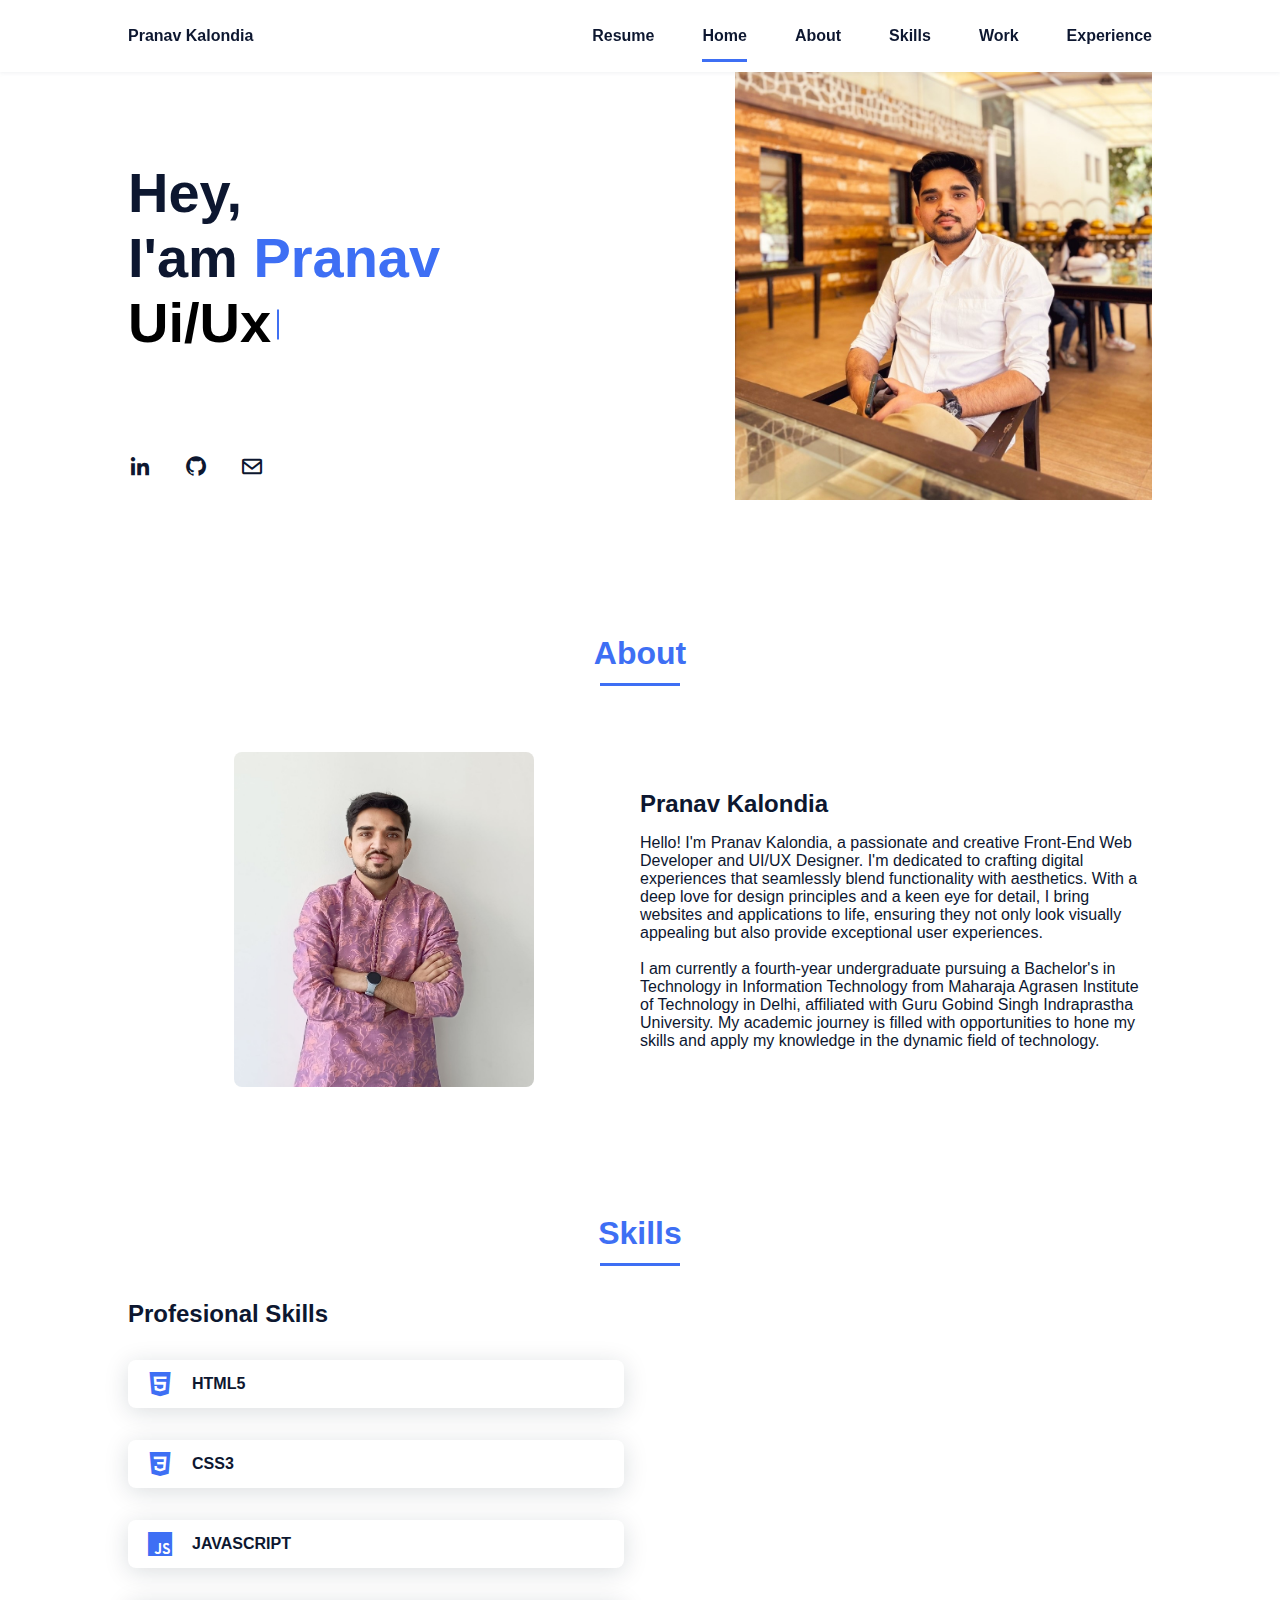
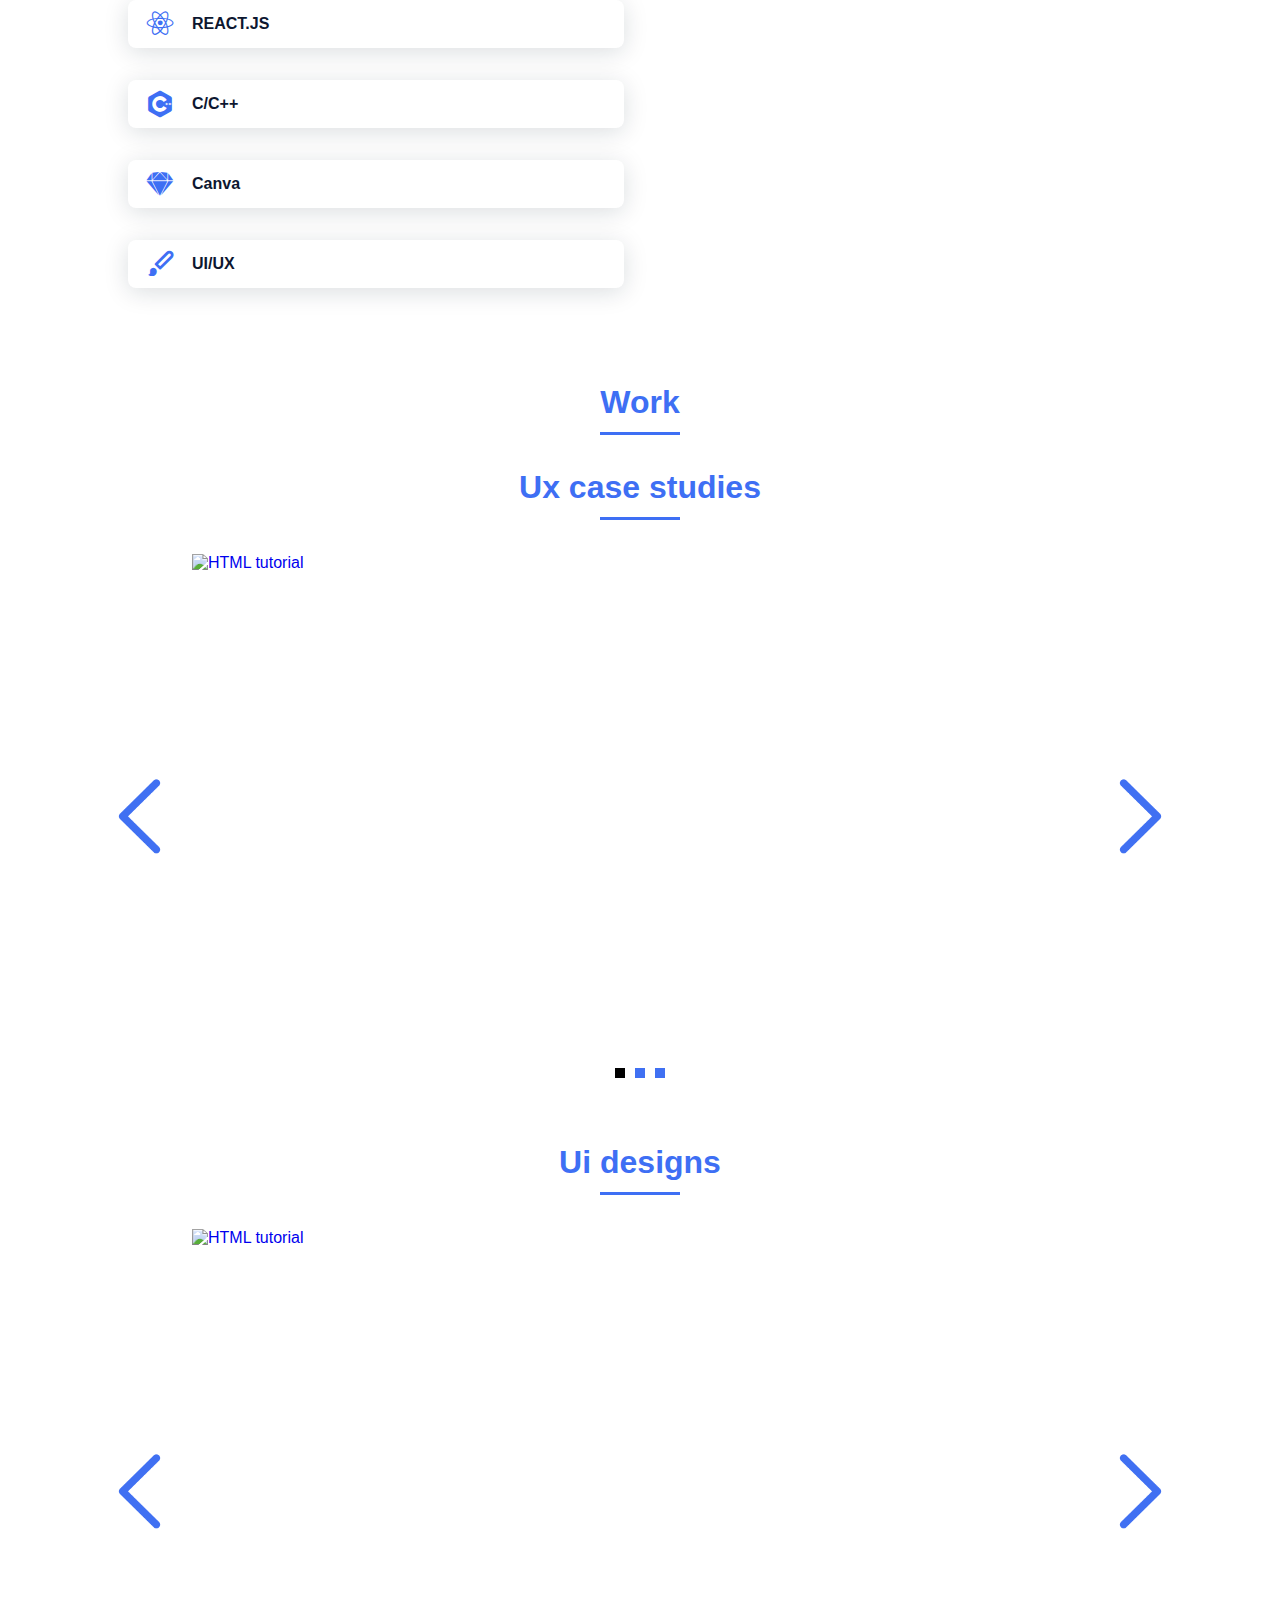
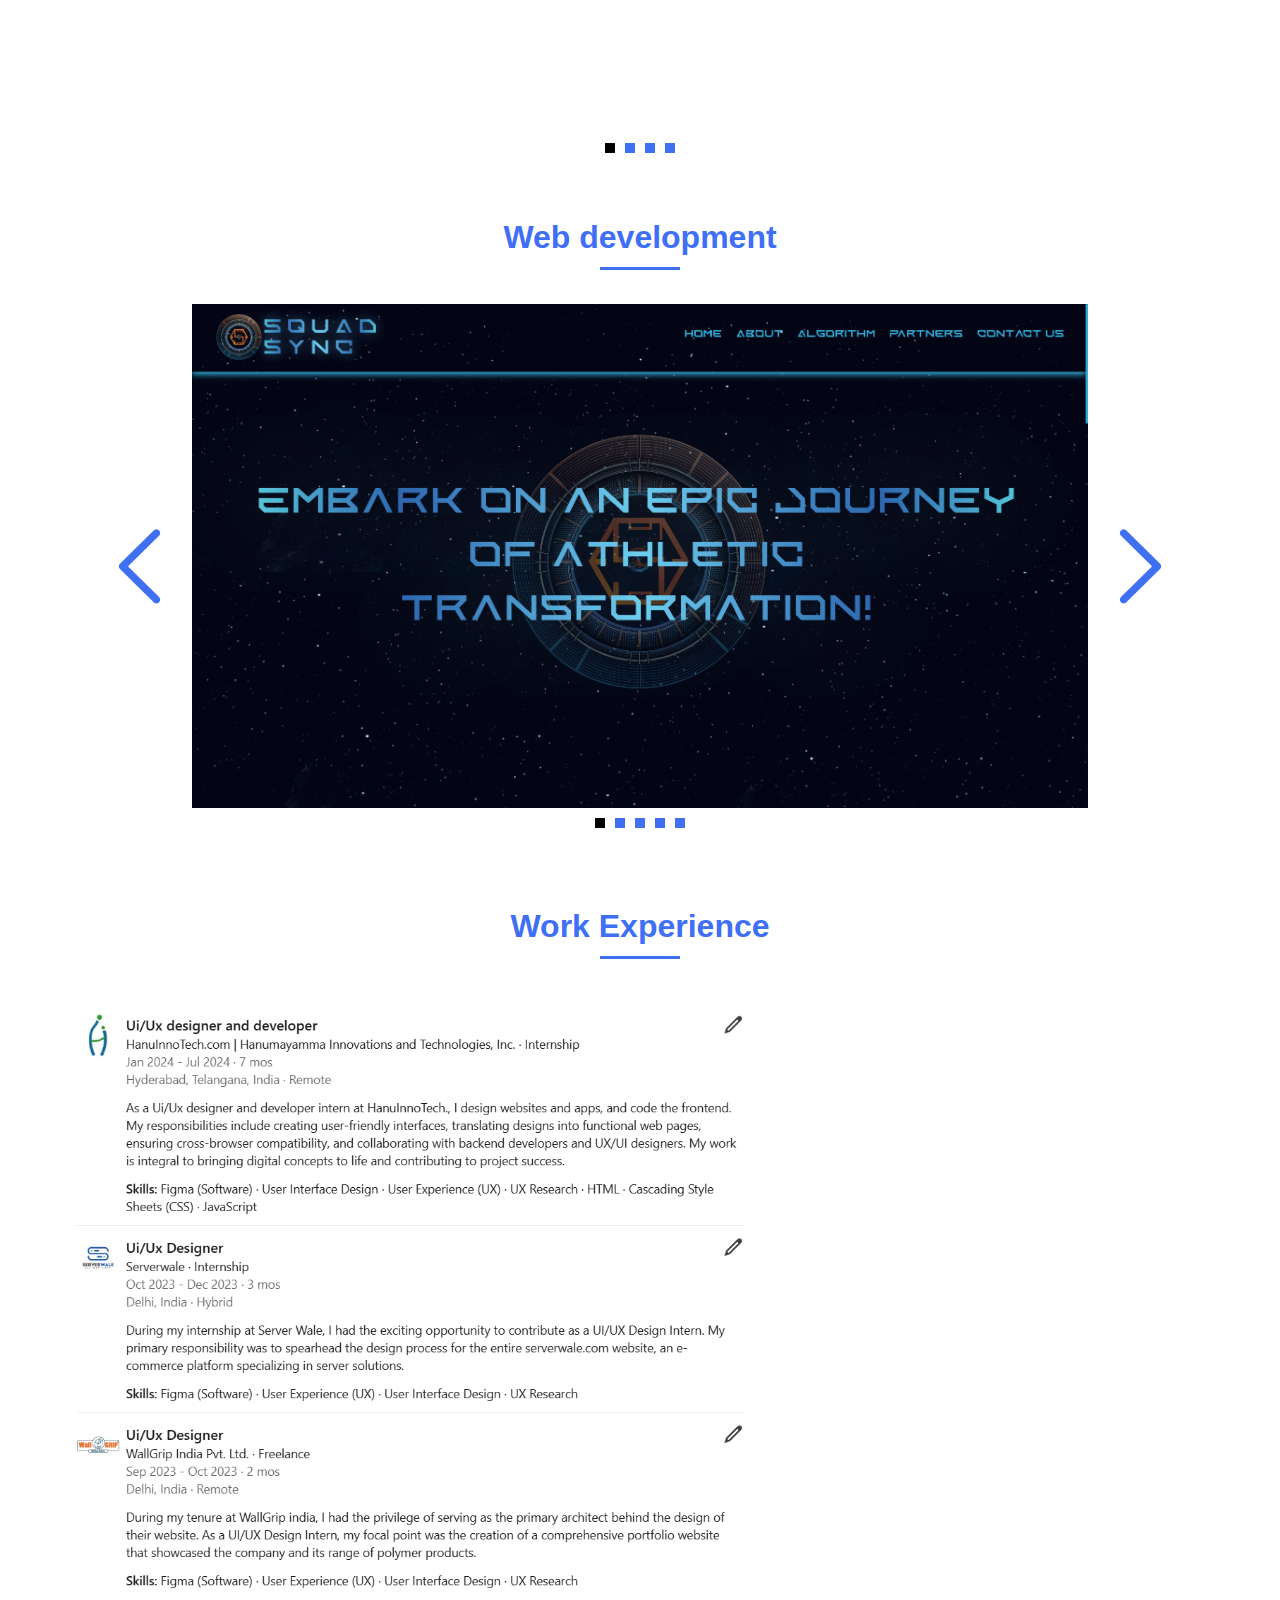
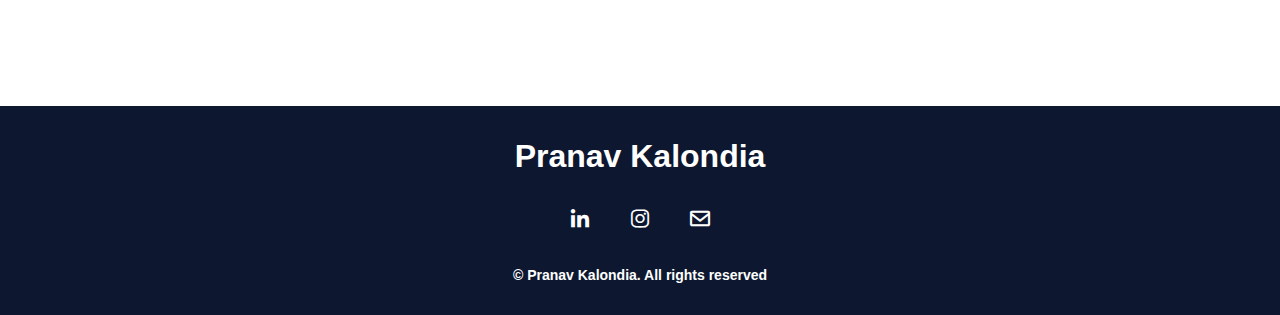
==== index.html @ b44c2c4e "Update index.html" ====
<!DOCTYPE html>
<html lang="en">

<head>
  <meta charset="UTF-8" />
  <meta name="viewport" content="width=device-width, initial-scale=1.0" />

  <link rel="stylesheet" href="styles.css" />

  <!-- =====BOX ICONS===== -->
  <link href="https://cdn.jsdelivr.net/npm/boxicons@2.0.5/css/boxicons.min.css" rel="stylesheet" />
  <link href="https://unpkg.com/boxicons@2.1.4/css/boxicons.min.css" rel="stylesheet" />

  <title>Pranav Kalondia</title>
</head>

<body>
  <!--===== HEADER =====-->
  <header class="l-header">
    <nav class="nav bd-grid">
      <div>
        <a href="#" class="nav__logo">Pranav Kalondia</a>
      </div>

      <div class="nav__menu" id="nav-menu">
        <ul class="nav__list">
          <li class="nav__item">
            <a href="https://flowcv.com/resume/eru0n2mlo9" target="_blank"
              class="nav__link">Resume</a>
          </li>
          <li class="nav__item">
            <a href="#home" class="nav__link active">Home</a>
          </li>
          <li class="nav__item">
            <a href="#about" class="nav__link">About</a>
          </li>
          <li class="nav__item">
            <a href="#skills" class="nav__link">Skills</a>
          </li>
          <li class="nav__item">
            <a href="#work" class="nav__link">Work</a>
          </li>

          <li class="nav__item">
            <a href="#Experience" class="nav__link">Experience</a>
          </li>

          
        </ul>
      </div>

      <div class="nav__toggle" id="nav-toggle">
        <i class="bx bx-menu"></i>
      </div>
    </nav>
  </header>

  <main class="l-main">
    <!--===== HOME =====-->
    <section class="home bd-grid" id="home">
      <div class="home__data">
        <h1 class="home__title">
          Hey,<br />I'am <span class="home__title-color">Pranav</span><br />
        </h1>
        <h1 class="home_domain">Ui/Ux <span> </span></h1>

        
      </div>

      <div class="home__social">
        <a href="https://www.linkedin.com/in/pranav-kalondia-90227422a/" class="home__social-icon" target="_blank"><i
            class="bx bxl-linkedin"></i></a>

        <a href="https://github.com/pranav-kalondia" class="home__social-icon" target="_blank"><i
            class="bx bxl-github"></i></a>

            <a href="https://mail.google.com/mail/u/0/#inbox?compose=jrjtXVZsnvbxfKRPsqjdhcbpWXJMkSJhnLdfZhbgKgvGJTGwJsTJVFrPXBmDgxjGKzwVdMpg" class="home__social-icon" target="_blank"><i
              class="bx bx-envelope"></i></a>
      </div>

      <div class="home__img">
        <img src="perfil.jpg" y="10px" alt="" />
      </div>
    </section>

    <section class="about section" id="about">
      <h2 class="section-title">About</h2>

      <div class="about__container bd-grid">
        <div class="about__img">
          <img src="about.jpg" alt="" />
        </div>

        <div>
          <h2 class="about__subtitle">Pranav Kalondia</h2>
          <p class="about__text">
            Hello! I'm Pranav Kalondia, a passionate and creative Front-End
            Web Developer and UI/UX Designer. I'm dedicated to crafting
            digital experiences that seamlessly blend functionality with
            aesthetics. With a deep love for design principles and a keen eye
            for detail, I bring websites and applications to life, ensuring
            they not only look visually appealing but also provide exceptional
            user experiences.<br />
            <br />

            I am currently a fourth-year undergraduate pursuing a Bachelor's in
            Technology in Information Technology from Maharaja Agrasen
            Institute of Technology in Delhi, affiliated with Guru Gobind
            Singh Indraprastha University. My academic journey is filled with
            opportunities to hone my skills and apply my knowledge in the
            dynamic field of technology.
          </p>
        </div>
      </div>
    </section>

    <section class="skills section" id="skills">
      <h2 class="section-title">Skills</h2>

      <div class="skills__container bd-grid">
        <div>
          <h2 class="skills__subtitle">Profesional Skills</h2>
          <p class="skills__text"></p>
          <div class="skills__data">
            <div class="skills__names">
              <i class="bx bxl-html5 skills__icon"></i>
              <span class="skills__name">HTML5</span>
            </div>
          </div>
          <div class="skills__data">
            <div class="skills__names">
              <i class="bx bxl-css3 skills__icon"></i>
              <span class="skills__name">CSS3</span>
            </div>
          </div>
          <div class="skills__data">
            <div class="skills__names">
              <i class="bx bxl-javascript skills__icon"></i>
              <span class="skills__name">JAVASCRIPT</span>
            </div>
          </div>
          <div class="skills__data">
            <div class="skills__names">
              <i class="bx bxl-react  skills__icon "></i>
              <span class="skills__name">REACT.JS</span>
            </div>
          </div>
          <div class="skills__data">
            <div class="skills__names">
              <i class="bx bxl-c-plus-plus skills__icon"></i>
              <span class="skills__name">C/C++</span>
            </div>
          </div>
          <div class="skills__data">
            <div class="skills__names">
              <i class="bx bxl-sketch skills__icon"></i>
              <span class="skills__name">Canva</span>
            </div>
          </div>
          <div class="skills__data">
            <div class="skills__names">
              <i class="bx bxs-paint skills__icon"></i>
              <span class="skills__name">UI/UX</span>
            </div>
          </div>
        </div>

        <div>
          <img src="https://cdn.logojoy.com/wp-content/uploads/20200612115158/AdobeStock_88222430-1-min-1536x919.jpeg"
            alt="" class="skills__img" />
        </div>
      </div>
    </section>

    <!--===== WORK =====-->

    <section class="work" id="work">
      <h2 class="section-title">Work</h2>
      <h2 class="section-title">Ux case studies</h2>
      <main class="carousel-container">
        <div class="carousel">
          <div class="item active">
            <a href="squadsync.html" ><img  src="squadsync webapp.png"  alt="HTML tutorial"  ></a>


           
          </div>
          <div class="item">
            <a href="vitalease.html" ><img src="vitalease.png" alt="HTML tutorial"></a>
           
          </div>
          <div class="item">
            <a href="nebula.html" ><img src="nebula web.png" alt="HTML tutorial"></a>
           
          </div>
          
        </div>
        <button class="btn prev">
          <img src="back.png" alt="Back">
        </button>
        <button class="btn next">
          <img src="next.png" alt="Next">
        </button>
        <div class="dots"></div>
      </main>
<div class="phoneux">
 <a href="squadsync.html" target="_blank"><img src="squadsync webapp.png" > </a>
 <a href="vitalease.html" target="_blank"><img src="vitalease.png" > </a>
 <a href="nebula.html" target="_blank"><img src="nebula web.png" > </a>
</div>

<div class="uidesigns">
<h2 class="section-title">Ui designs</h2>
<main class="carousel-container">
  <div class="carousel">
    <div class="item active">
      <a href="https://www.figma.com/proto/HoJ3aEokk1xCt6iylgS8xF/architect-portfolio?page-id=0%3A1&node-id=64-372&viewport=193%2C260%2C0.06&t=LhWRh1zYwwWMkQvs-1&scaling=scale-down&content-scaling=fixed&starting-point-node-id=1%3A2" target="_blank"><img src="architect.png" alt="HTML tutorial"></a>


     
    </div>
    <div class="item">
      <a href="https://www.figma.com/proto/ALYj7au4i4DthwkYS1N3Ju/iq-test-website?page-id=0%3A1&node-id=79-256&viewport=73%2C339%2C0.02&t=VISRun3Y2zPdpQdh-1&scaling=min-zoom&content-scaling=fixed&starting-point-node-id=79%3A256" target="_blank"><img src="iq.png" alt="HTML tutorial"></a>
     
    </div>
    <div class="item">
      <a href="https://www.figma.com/proto/t0qIu5CDtKUJ4MhQS1yGUV/server-wale?page-id=0%3A1&node-id=1-2&viewport=691%2C359%2C0.03&t=KagP8r8ZEoeDV8AH-1&scaling=min-zoom&content-scaling=fixed&starting-point-node-id=1%3A2" target="_blank"><img src="server.png" alt="HTML tutorial"></a>
     
    </div>
    <div class="item">
      <a href="https://www.figma.com/proto/zvyOVujV0tE3lxJFTnIuRN/wallgrip-polymer?page-id=0%3A1&node-id=1-2&viewport=80%2C324%2C0.03&t=D0N6uizK8ftg1BNv-1&scaling=scale-down&content-scaling=fixed&starting-point-node-id=257%3A3" target="_blank"><img src="wall.png" alt="HTML tutorial"></a>
     
    </div>
  </div>
  <button class="btn prev">
    <img src="back.png" alt="Back">
  </button>
  <button class="btn next">
    <img src="next.png" alt="Next">
  </button>
  <div class="dots"></div>
</main>
<div class="phoneux">
<a href="https://www.figma.com/proto/HoJ3aEokk1xCt6iylgS8xF/architect-portfolio?page-id=0%3A1&node-id=64-372&viewport=193%2C260%2C0.06&t=LhWRh1zYwwWMkQvs-1&scaling=scale-down&content-scaling=fixed&starting-point-node-id=1%3A2" ><img src="architect.png" target="_blank"> </a>
<a href="https://www.figma.com/proto/ALYj7au4i4DthwkYS1N3Ju/iq-test-website?page-id=0%3A1&node-id=79-256&viewport=73%2C339%2C0.02&t=VISRun3Y2zPdpQdh-1&scaling=min-zoom&content-scaling=fixed&starting-point-node-id=79%3A256" ><img src="iq.png" target="_blank"> </a>
<a href="https://www.figma.com/proto/t0qIu5CDtKUJ4MhQS1yGUV/server-wale?page-id=0%3A1&node-id=1-2&viewport=691%2C359%2C0.03&t=KagP8r8ZEoeDV8AH-1&scaling=min-zoom&content-scaling=fixed&starting-point-node-id=1%3A2" ><img src="server.png"target="_blank" > </a>
<a href="https://www.figma.com/proto/zvyOVujV0tE3lxJFTnIuRN/wallgrip-polymer?page-id=0%3A1&node-id=1-2&viewport=80%2C324%2C0.03&t=D0N6uizK8ftg1BNv-1&scaling=scale-down&content-scaling=fixed&starting-point-node-id=257%3A3" ><img src="wall.png"target="_blank" > </a>
</div>


</div>

<div class="development">
  <h2 class="section-title">Web development</h2>
  <main class="carousel-container">
    <div class="carousel">
      <div class="item active">
        <a href="https://pranav-kalondia.github.io/squadsync/" target="_blank"><img src="squasync].png" alt="HTML tutorial"></a>
  
  
       
      </div>
  <div class="item">
        <a href="https://food-del-inky.vercel.app/" target="_blank"><img src="food.png" alt="HTML tutorial"></a>
       
  </div>

      <div class="item">
        <a href="https://pranav-kalondia.github.io/studiowebsite.github.io/" target="_blank"><img src="within the frame.png" alt="HTML tutorial"></a>
       
      </div>
      <div class="item">
        <a href="https://pranav-kalondia.github.io/rock-paper-scissor-game/" target="_blank"><img src="game.jpg" alt="HTML tutorial"></a>
       
      </div>
      <div class="item">
        <a href="https://pranav-kalondia.github.io/weather_app/" target="_blank"><img src="weather.jpg" alt="HTML tutorial"></a>
       
      </div>
    </div>
    <button class="btn prev">
      <img src="back.png" alt="Back">
    </button>
    <button class="btn next">
      <img src="next.png" alt="Next">
    </button>
    <div class="dots"></div>
  </main>
  <div class="phoneux">
  <a href="https://pranav-kalondia.github.io/squadsync/" ><img src="squasync].png" target="_blank"> </a>
  <a href="https://pranav-kalondia.github.io/studiowebsite.github.io/" ><img src="within the frame.png" target="_blank"> </a>
  <a href="https://pranav-kalondia.github.io/rock-paper-scissor-game/" ><img src="game.jpg" target="_blank"> </a>
  <a href="https://pranav-kalondia.github.io/weather_app/" ><img src="weather.jpg" target="_blank"> </a>
  </div>
  
  
  </div>
  
  


</section>




    







<div>

    <section class="Experience section" id="Experience">
      <h2 class="section-title">Work Experience</h2>
      <img src="Screenshot 2024-01-19 133402.png" class="experience" width="700px" alt="">

      </h2>
    </section>
    </div>
      <!--===== CONTACT =====-->
   

  <!--===== FOOTER =====-->
  <footer class="footer" id="contact">
    <p class="footer__title">Pranav Kalondia</p>
    <div class="footer__social">
      <a href="https://www.linkedin.com/in/pranav-kalondia-90227422a/" target="_blank" class="footer__icon"><i
          class="bx bxl-linkedin"></i></a>
      <a href="https://www.instagram.com/pranav_kalondia/" target="blank" class="footer__icon"><i
          class="bx bxl-instagram"></i></a>
          <a href="https://mail.google.com/mail/u/0/#inbox?compose=jrjtXVZsnvbxfKRPsqjdhcbpWXJMkSJhnLdfZhbgKgvGJTGwJsTJVFrPXBmDgxjGKzwVdMpg" target="blank" class="footer__icon"><i
            class="bx bx-envelope"></i></a>
    </div>
    <p class="footer__copy">&#169; Pranav Kalondia. All rights reserved</p>
  </footer>
  <!--===== SCROLL REVEAL =====-->
  <script src="https://unpkg.com/scrollreveal"></script>

  <!--===== MAIN JS =====-->
  <script src="main.js"></script>
  <script src="main.js"></script>
  <script src="https://unpkg.com/typed.js@2.1.0/dist/typed.umd.js"></script>
  <script>
    var typed = new typed(".auto-type", {
      Strings: ["Designer", "Developer"],
      typespeed: 150,
      loopspeed: 150,
      loop: true,
    });
  </script>
  <script src="https://smtpjs.com/v3/smtp.js"></script>
  
</body>

</html>
---- styles.css ----
/*===== GOOGLE FONTS =====*/

@import url("https://fonts.googleapis.com/css2?family=Poppins:wght@400;600;700&display=swap");

/*===== VARIABLES CSS =====*/
:root {
  --header-height: 3rem;
  --font-semi: 600;
  /*===== Colores =====*/
  /*Purple 260 - Red 355 - Blue 224 - Pink 340*/
  /* HSL color mode */
  --hue-color: 224;
  --first-color: hsl(var(--hue-color), 89%, 60%);
  --second-color: hsl(var(--hue-color), 56%, 12%);
  /*===== Fuente y tipografia =====*/
  --body-font: 'Poppins', sans-serif;
  --big-font-size: 2rem;
  --h2-font-size: 1.25rem;
  --normal-font-size: .938rem;
  --smaller-font-size: .75rem;
  /*===== Margenes =====*/
  --mb-2: 1rem;
  --mb-4: 2rem;
  --mb-5: 2.5rem;
  --mb-6: 3rem;
  /*===== z index =====*/
  --z-back: -10;
  --z-fixed: 100;
}

@media screen and (min-width: 968px) {
  :root {
    --big-font-size: 3.5rem;
    --h2-font-size: 2rem;
    --normal-font-size: 1rem;
    --smaller-font-size: .875rem;
  }
}


/*===== BASE =====*/
*, ::before, ::after {
  box-sizing: border-box;
}

html {
  scroll-behavior: smooth;
}

body {
  margin: var(--header-height) 0 0 0;
  font-family: var(--body-font);
  font-size: var(--normal-font-size);
  color: var(--second-color);
}

h1, h2, p {
  margin: 0;
}

ul {
  margin: 0;
  padding: 0;
  list-style: none;
}

a {
  text-decoration: none;
}

img {
  max-width: 100%;
  height: auto;
  display: block;
}

/*===== CLASS CSS ===== */
.section-title {
  position: relative;
  font-size: var(--h2-font-size);
  color: var(--first-color);
  margin-top: var(--mb-2);
  margin-bottom: var(--mb-4);
  text-align: center;
}

.section-title::after {
  position: absolute;
  content: '';
  width: 64px;
  height: 0.18rem;
  left: 0;
  right: 0;
  margin: auto;
  top: 2rem;
  background-color: var(--first-color);
}

.section {
  padding-top: 3rem;
  padding-bottom: 2rem;
}

/*===== LAYOUT =====*/
.bd-grid {
  max-width: 1024px;
  display: grid;
  margin-left: var(--mb-2);
  margin-right: var(--mb-2);
}

.l-header {
  width: 100%;
  position: fixed;
  top: 0;
  left: 0;
  z-index: var(--z-fixed);
  background-color: #fff;
  box-shadow: 0 1px 4px rgba(146, 161, 176, 0.15);
}

/*===== NAV =====*/
.nav {
  height: var(--header-height);
  display: flex;
  justify-content: space-between;
  align-items: center;
  font-weight: var(--font-semi);
}

@media screen and (max-width: 767px) {
  .nav__menu {
    position: fixed;
    top: var(--header-height);
    right: -100%;
    width: 80%;
    height: 100%;
    padding: 2rem;
    background-color: var(--second-color);
    transition: .5s;
  }
}

.nav__item {
  margin-bottom: var(--mb-4);
}

.nav__link {
  position: relative;
  color: #fff;
}

.nav__link:hover {
  position: relative;
}

.nav__link:hover::after {
  position: absolute;
  content: '';
  width: 100%;
  height: 0.18rem;
  left: 0;
  top: 2rem;
  background-color: var(--first-color);
}

.nav__logo {
  color: var(--second-color);
}

.nav__toggle {
  color: var(--second-color);
  font-size: 1.5rem;
  cursor: pointer;
}

/*Active menu*/
.active::after {
  position: absolute;
  content: '';
  width: 100%;
  height: 0.18rem;
  left: 0;
  top: 2rem;
  background-color: var(--first-color);
}

/*=== Show menu ===*/
.show {
  right: 0;
}

/*===== HOME =====*/
.home {
  position: relative;
  row-gap: 5rem;
  padding: 4rem 0 5rem;
}

.home__data {
  align-self: center;
}

.home__title {
  font-size: 4rem;
  font-size: var(--big-font-size);
  margin-bottom: 0px;
}
.home_domain{
  font-size: var(--big-font-size);
  margin-bottom: 20px;
}

.home__title-color {
  color: var(--first-color);
}

.home__social {
  display: flex;
  flex-direction: column;
}

.home__social-icon {
  width: max-content;
  margin-bottom: var(--mb-2);
  font-size: 1.5rem;
  color: var(--second-color);
}

.home__social-icon:hover {
  color: var(--first-color);
}

.home__img {
  position: absolute;
  right: 0;
  bottom: 0;
  width: 260px;
}

.home__blob {
  fill: var(--first-color);
}

.home__blob-img {
  width: 800px;
}

/*BUTTONS*/
.button {
  display: inline-block;
  background-color: var(--first-color);
  color: #fff;
  padding: .75rem 2.5rem;
  font-weight: var(--font-semi);
  border-radius: .5rem;
  transition: .3s;
}

.button:hover {
  box-shadow: 0px 10px 36px rgba(0, 0, 0, 0.15);
}

/* ===== ABOUT =====*/
.about__container {
  row-gap: 2rem;
  text-align: center;
}

.about__subtitle {
  margin-bottom: var(--mb-2);
}

.about__img {
  justify-self: center;
}

.about__img img {
  width: 200px;
  border-radius: .5rem;
}

/* ===== SKILLS =====*/
.skills__container {
  row-gap: 2rem;
  text-align: center;
}

.skills__subtitle {
  margin-bottom: var(--mb-2);
}

.skills__text {
  margin-bottom: var(--mb-4);
}

.skills__data {
  display: flex;
  justify-content: space-between;
  align-items: center;
  position: relative;
  font-weight: var(--font-semi);
  padding: .5rem 1rem;
  margin-bottom: var(--mb-4);
  border-radius: .5rem;
  box-shadow: 0px 4px 25px rgba(14, 36, 49, 0.15);
}

.skills__icon {
  font-size: 2rem;
  margin-right: var(--mb-2);
  color: var(--first-color);
}

.skills__names {
  display: flex;
  align-items: center;
}

.skills__bar {
  position: absolute;
  left: 0;
  bottom: 0;
  background-color: var(--first-color);
  height: .25rem;
  border-radius: .5rem;
  z-index: var(--z-back);
}

.skills__html {
  width: 95%;
}

.skills__css {
  width: 85%;
}

.skills__js {
  width: 65%;
}

.skills__ux {
  width: 85%;
}

.skills__img {
  border-radius: .5rem;
}

/* ===== WORK =====*/

.navbarsec ul {
  background-color: aliceblue;
  padding-top: 10px;
  padding-bottom: 10px;
  font-size: 20px;
  display: flex;
  justify-content: center;
  gap: 200px;
  font-weight: bold;
}
.navbarsec ul :hover{
  color: #4070f2;cursor: pointer;
  
}



.experience{
  margin: 60px;
}



.carousel-container .btn {
  background-color: transparent;
  border: none;
  
}

:root .carousel-container {
  --hue-color: none;
  --first-color: hsl(var(--hue-color), 89%, 60%);
}
.uidesigns{

  padding-top: 50px;
}
.carousel-container {
  
  width: 70%;
  height: 100%;
  margin: auto;
  position: relative;
  display: flex;
  flex-direction: column;
  gap: var(--lx-gap);

  .carousel {
    aspect-ratio: 16/9;
    width: 100%;
    position: relative;
    overflow: hidden;

    .item {
      opacity: 0;
      width: 100%;
      height: 100%;
      display: none;
      transition: opacity 0.5s ease-in-out;

      a {
        width: 100%;
        height: 100%;
        object-fit: cover;
        background-repeat: no-repeat ;
        object-position: center;
      }

      .caption {
        width: 100%;
        padding: var(--lx-space-01);
        position: absolute;
        bottom: 0;
        text-transform: uppercase;
        text-align: center;
        font-size: 12px;
        background-color: rgba(0, 0, 0, 0.5);
      }

      &.active {
        opacity: 1;
        display: block;
      }
    }
  }

  .btn {
    padding: 1em 2em;
    position: absolute;
    transform: translateY(-50%);
    top: 50%;
    outline: none;
    border: none;
    cursor: pointer;
    text-transform: uppercase;
   width: 10vw;
  
  
    
    transition: transform 0.2s ease-in-out;

    &:active,
    &:focus {
      transform: translateY(-50%) scale(0.9);
    }

    &:hover {
      transform: translateY(-50%) scale(0.96);
    }
  }

  .prev {
    left: -13%;
  }

  .next {
    right: -13%;
  }

  .dots {
    padding-top: 10px;
    display: flex;
    align-items: center;
    justify-content: center;
    gap: 10px;

    .dot {
      cursor: pointer;
      height: 10px;
      width: 10px;
      background-color: #4070f2;;
      transition: background-color 0.2s ease;

      &.active,
      &:hover {
        background-color: #000000;
      }
    }
  }
}



.phoneux{
  display: none;
}



.development{
  padding-top: 50px;
}




























/* ===== CONTACT =====*/
.contact__input {
  width: 100%;
  font-size: var(--normal-font-size);
  font-weight: var(--font-semi);
  padding: 1rem;
  border-radius: .5rem;
  border: 1.5px solid var(--second-color);
  outline: none;
  margin-bottom: var(--mb-4);
}
#email{
  width: 100%;
  font-size: var(--normal-font-size);
  font-weight: var(--font-semi);
  padding: 1rem;
  border-radius: .5rem;
  border: 1.5px solid var(--second-color);
  outline: none;
  margin-bottom: var(--mb-4);
}
#name{
  width: 100%;
  font-size: var(--normal-font-size);
  font-weight: var(--font-semi);
  padding: 1rem;
  border-radius: .5rem;
  border: 1.5px solid var(--second-color);
  outline: none;
  margin-bottom: var(--mb-4);
}
#message{
  width: 100%;
  font-size: var(--normal-font-size);
  font-weight: var(--font-semi);
  padding: 1rem;
  border-radius: .5rem;
  border: 1.5px solid var(--second-color);
  outline: none;
  margin-bottom: var(--mb-4);
}

#contact__button {
  display: block;
  outline: none;
  font-size: var(--normal-font-size);
  cursor: pointer;
  margin-left: 40%;
  padding: 2%;
  border-radius: 0.5rem;
  border-color: #4070f2;
  background-color: #4070f2;
  color: white;
  margin-top: 1rem;
}

/* ===== FOOTER =====*/
.footer {
  background-color: var(--second-color);
  color: #fff;
  text-align: center;
  font-weight: var(--font-semi);
  padding: 2rem 0;
}

.footer__title {
  font-size: 2rem;
  margin-bottom: var(--mb-4);
  color: white;
}

.footer__social {
  margin-bottom: var(--mb-4);
}

.footer__icon {
  font-size: 1.5rem;
  color: #fff;
  margin: 0 var(--mb-2);
}

.footer__copy {
  font-size: var(--smaller-font-size);
}

/* ===== MEDIA QUERIES=====*/
@media screen and (max-width: 320px) {
  .work1{
    margin-left: 0px;
  }
  .home {
    row-gap: 2rem;
  }
  .home__img {
    width: 419px;
    
  }
}

@media screen and (min-width: 576px) {


  .home {
    padding: 4rem 0 2rem;
  }
  .home__social {
    padding-top: 0;
    padding-bottom: 2.5rem;
    flex-direction: row;
    align-self: flex-end;
  }
  .home__social-icon {
    margin-bottom: 0;
    margin-right: var(--mb-4);
  }
  .home__img {
    width: 300px;
    bottom: 25%;
  }
  .about__container {
    grid-template-columns: repeat(2, 1fr);
    align-items: center;
    text-align: initial;
  }
  .skills__container {
    grid-template-columns: .7fr;
    justify-content: center;
    column-gap: 1rem;
  }
  .work__container {
    grid-template-columns: repeat(2, 1fr);
    column-gap: 2rem;
    padding-top: 2rem;
  }
  .contact__form {
    width: 360px;
    padding-top: 2rem;
  }
  .contact__container {
    justify-items: center;
  }
}

@media screen and (min-width: 768px) {
  body {
    margin: 0;
  }
  .section {
    padding-top: 4rem;
    padding-bottom: 3rem;
  }
  .section-title {
    margin-bottom: var(--mb-6);
  }
  .section-title::after {
    width: 80px;
    top: 3rem;
  }
  .nav {
    height: calc(var(--header-height) + 1.5rem);
  }
  .nav__list {
    display: flex;
    padding-top: 0;
  }
  .nav__item {
    margin-left: var(--mb-6);
    margin-bottom: 0;
  }
  .nav__toggle {
    display: none;
  }
  .nav__link {
    color: var(--second-color);
  }
  .home {
    padding: 8rem 0 2rem;
  }
  .home__img {
    width: 400px;
    bottom: 10%;
  }
  .about__container {
    padding-top: 2rem;
  }
  .about__img img {
    width: 300px;
  }
  .skills__container {
    grid-template-columns: repeat(2, 1fr);
    column-gap: 2rem;
    align-items: center;
    text-align: initial;
  }
  .work__container {
    grid-template-columns: repeat(3, 1fr);
    column-gap: 2rem;
  }



}

@media screen and (min-width: 992px) {
  .bd-grid {
    margin-left: auto;
    margin-right: auto;
  }
  .home {
    padding: 10rem 0 2rem;
  }
  .home__img {
    width: 417px;
  }



  
}
/* Importing Google font - Inter */
@import url('https://fonts.googleapis.com/css2?family=Inter:wght@400;500;600;700&display=swap');

* {
    margin: 0;
    padding: 0;
    box-sizing: border-box;
    font-family: "Inter", sans-serif;
}




.home_domain {
    color: #000000;
    font-size: 56px;
    font-weight: 700;
}

.home_domain span {
    color: #4070f2;
    position: relative;
}

.home_domain span::before {
    content: "";
    height: 30px;
    width: 2px;
    position: absolute;
    top: 50%;
    right: -8px;
    background: #4070f2;
    transform: translateY(-45%);
    animation: blink 0.7s infinite;
}

.home_domain span.stop-blinking::before {
    animation: none;
    
}

@keyframes blink {
    50% { opacity: 0 }
}
@media screen and (max-width: 768px) {
  .work1{
    margin-left: 0px;
    width: 100%;
    padding-top: 16px;
  }
.heading{
  margin-left: 0px;
  font-size: 20px;
}
.experience{
  margin-left: 0px;
}
.home_domain{
  font-size: 45px;
}
.work1:hover{
  margin-left: 0px;
    width: 100%;
    padding-top: 16px;
}


.uiux{
  
  display: flex;
  overflow-x: scroll;
 
  
}


.uiux img{
  

width: 100%;

}
.container{
display: block;
justify-content: center;
gap: 50px;

}
.back {
  display: none;
  width: 50px;
height: 50px;
margin-top: 180px;


}
.forward {
  display: none;
width: 50px;
height: 50px;
margin-top: 180px;

}


.phoneux{
  display: block;
  width: 100%;
  padding-top: 10px;

}
.phoneux img{
  padding-top: 30px;
}

.carousel-container {
  display: none;
  }
}
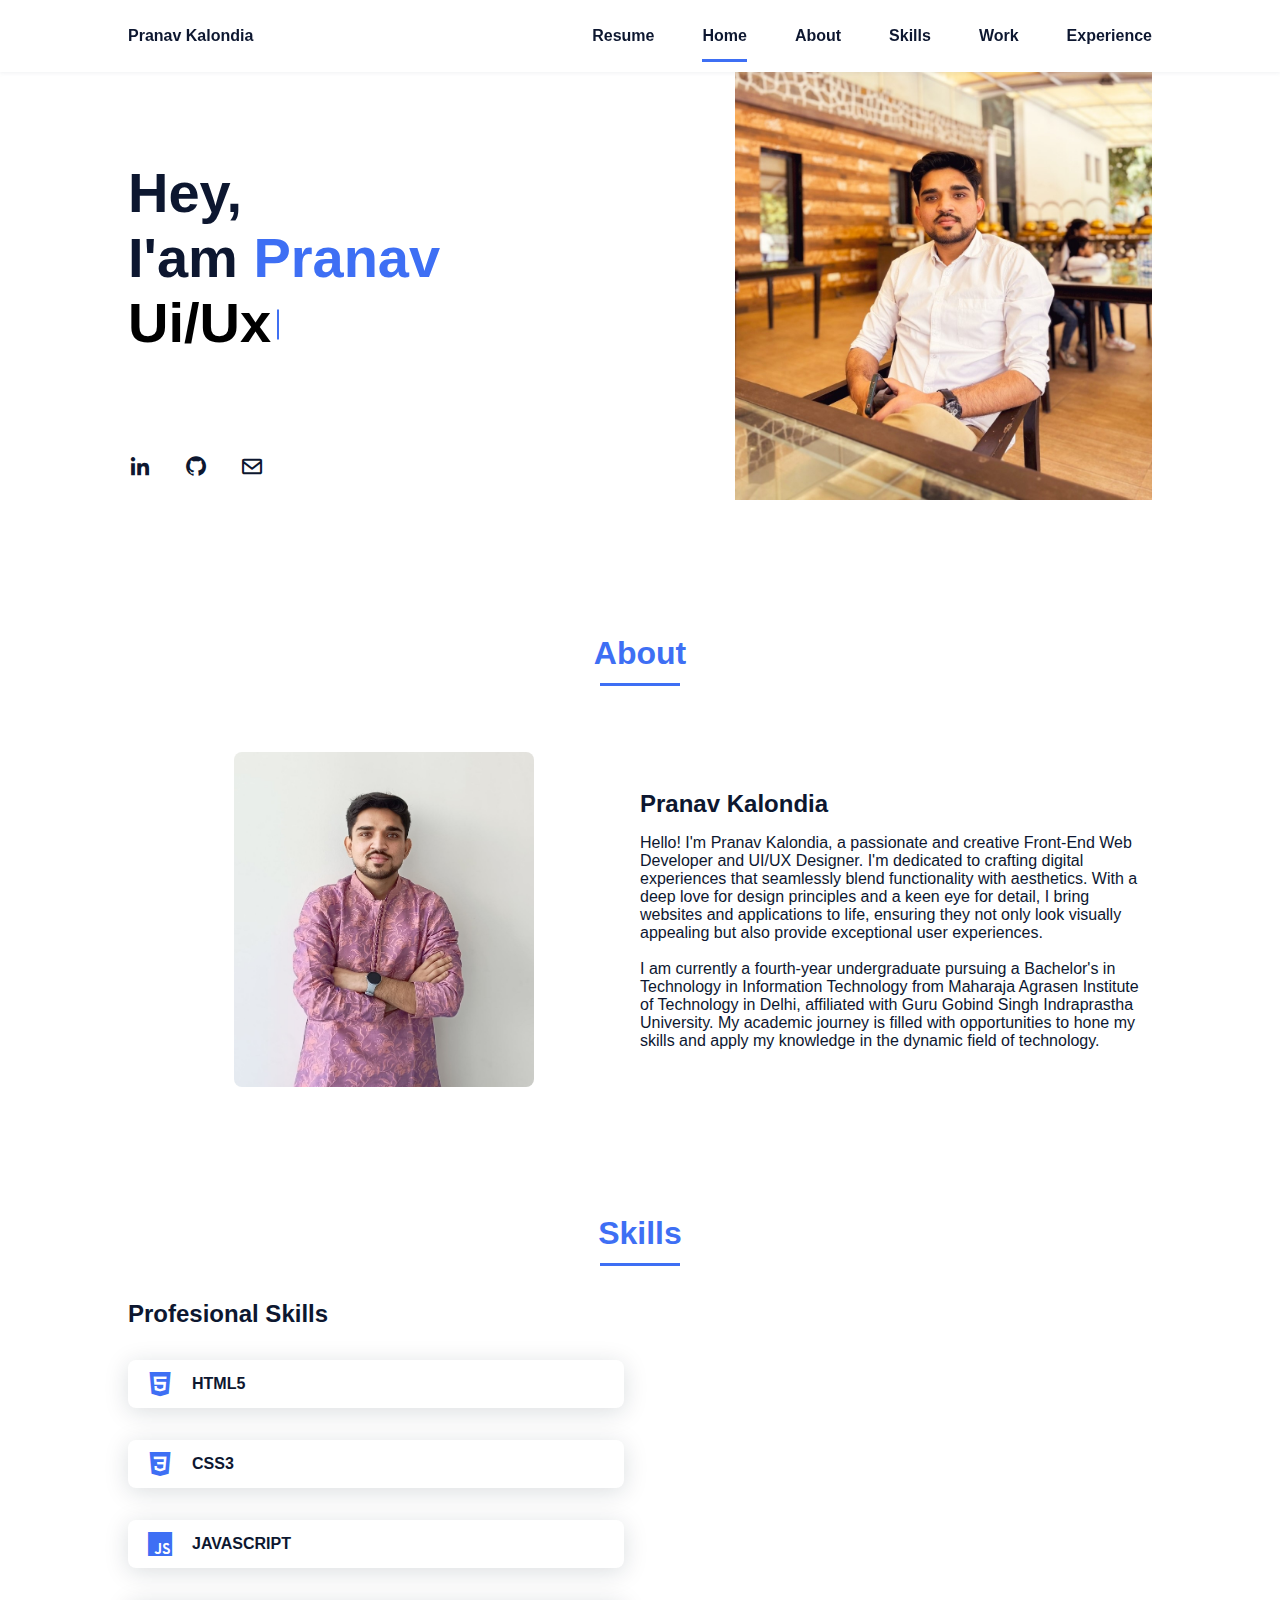
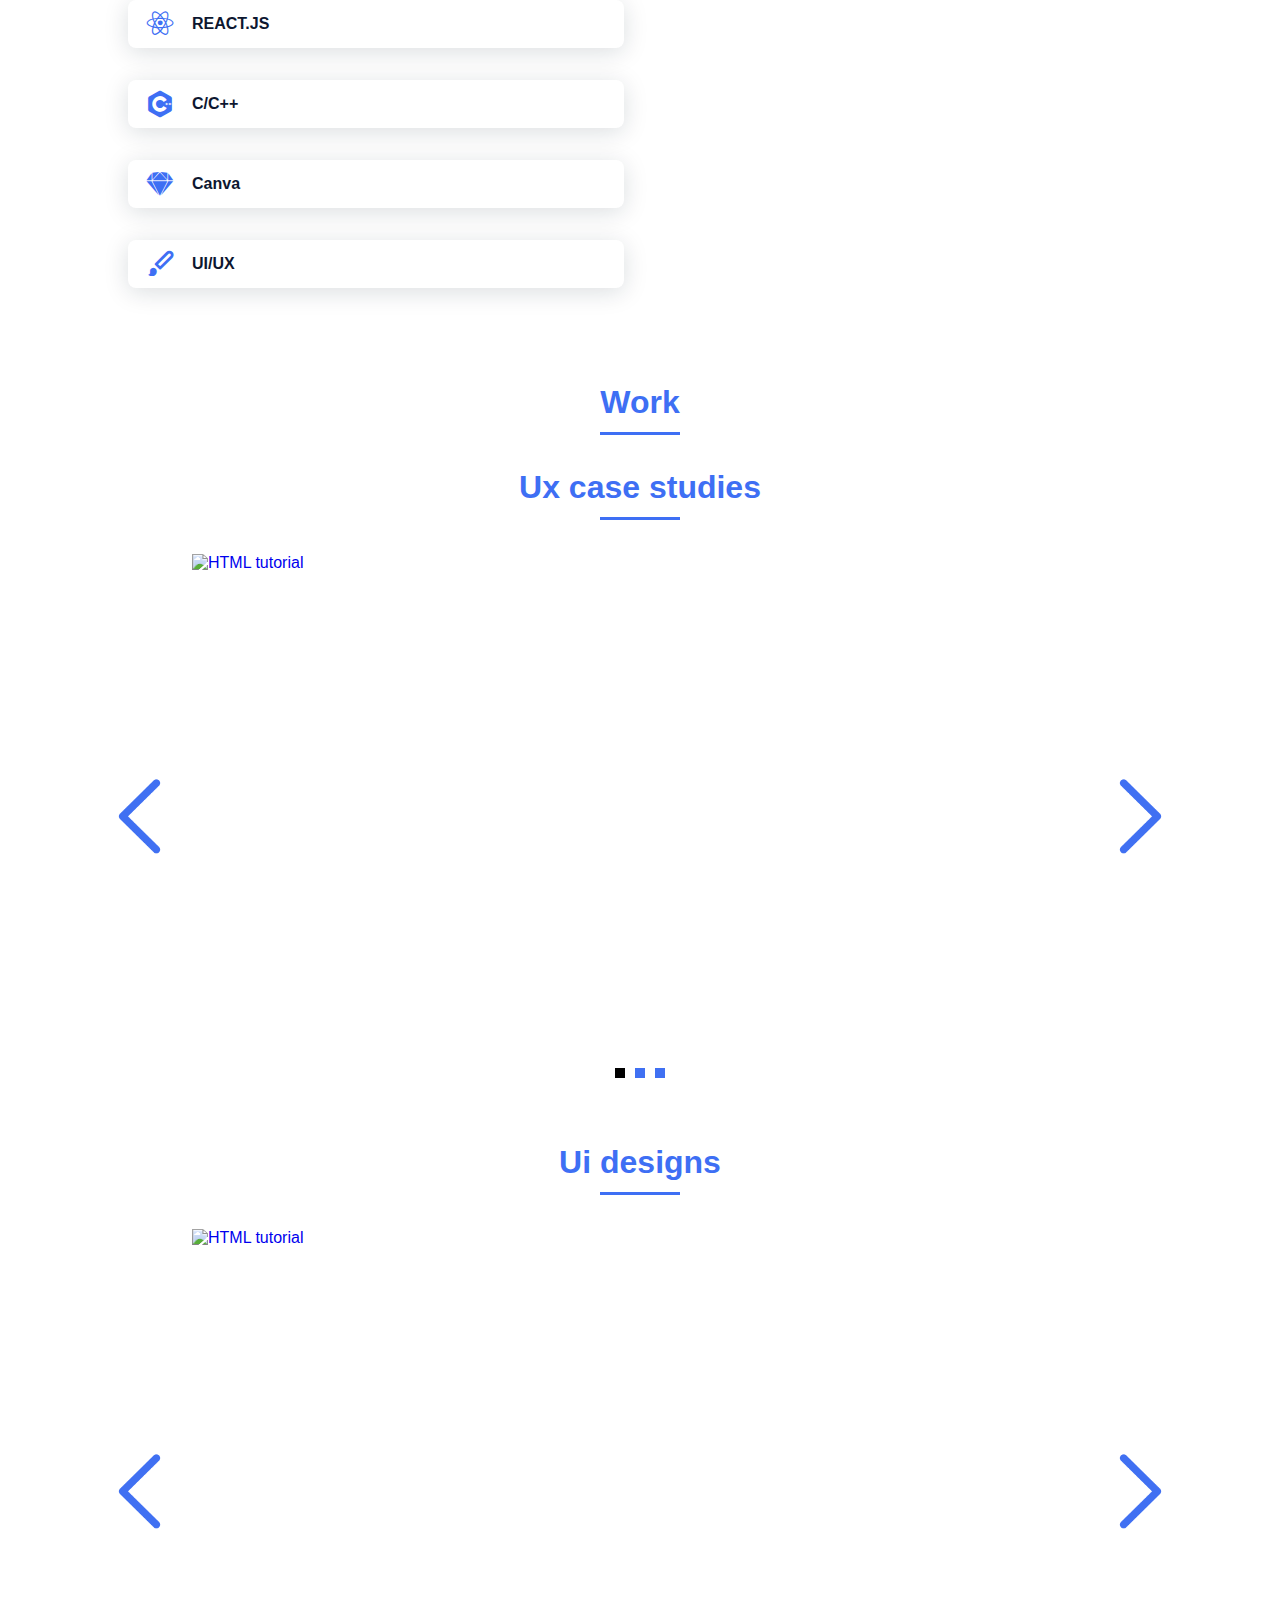
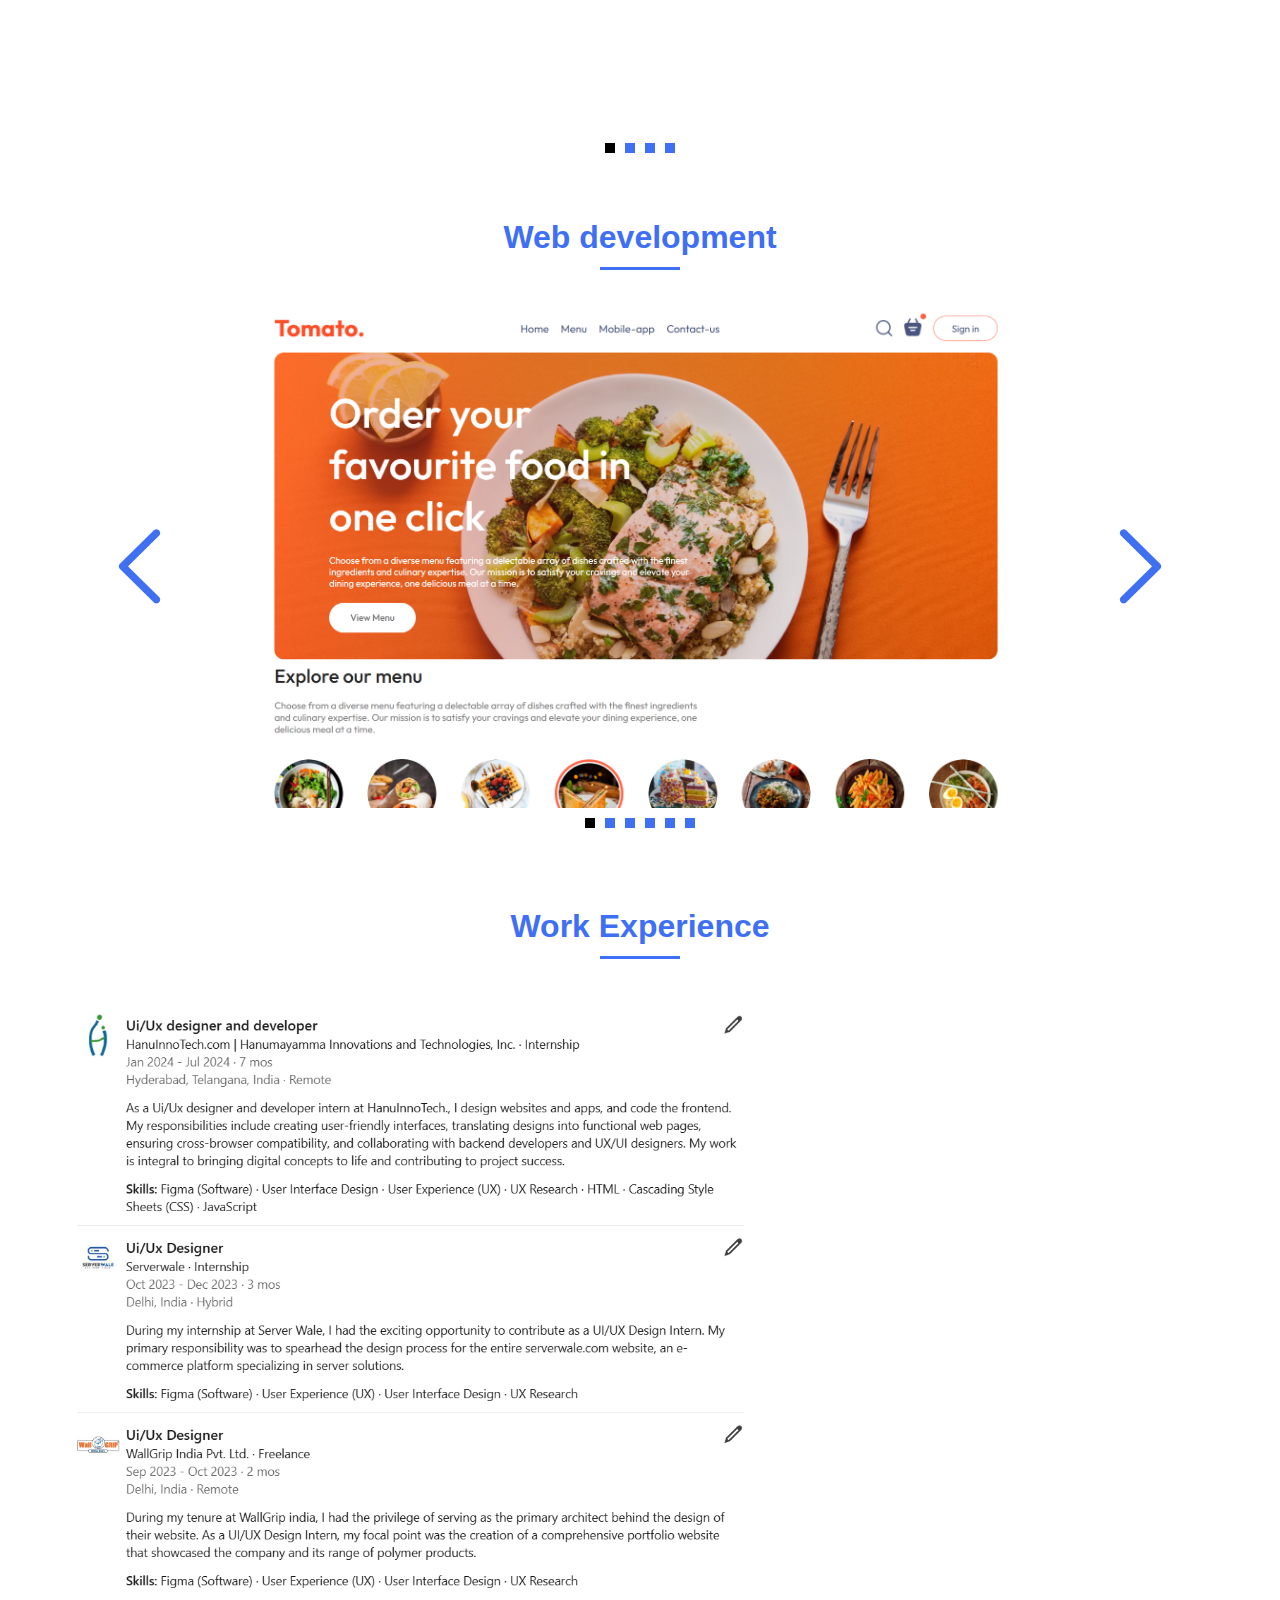
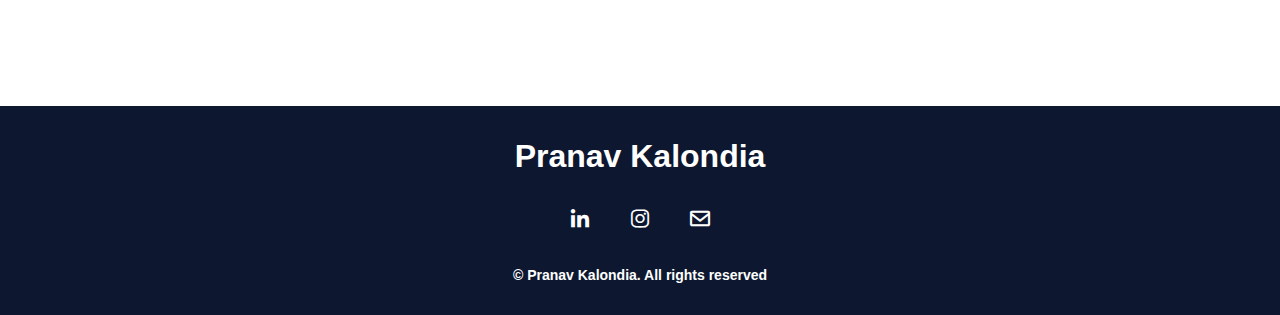
==== commit cf07a15e: "Update index.html" ====
--- a/index.html
+++ b/index.html
@@ -254,7 +254,13 @@
   <h2 class="section-title">Web development</h2>
   <main class="carousel-container">
     <div class="carousel">
-      <div class="item active">
+
+ <div class="item active">
+        <a href="https://food-del-inky.vercel.app/" target="_blank"><img src="food.png" alt="HTML tutorial"></a>
+       
+ </div>
+
+      <div class="item">
         <a href="https://pranav-kalondia.github.io/squadsync/" target="_blank"><img src="squasync].png" alt="HTML tutorial"></a>
   
   
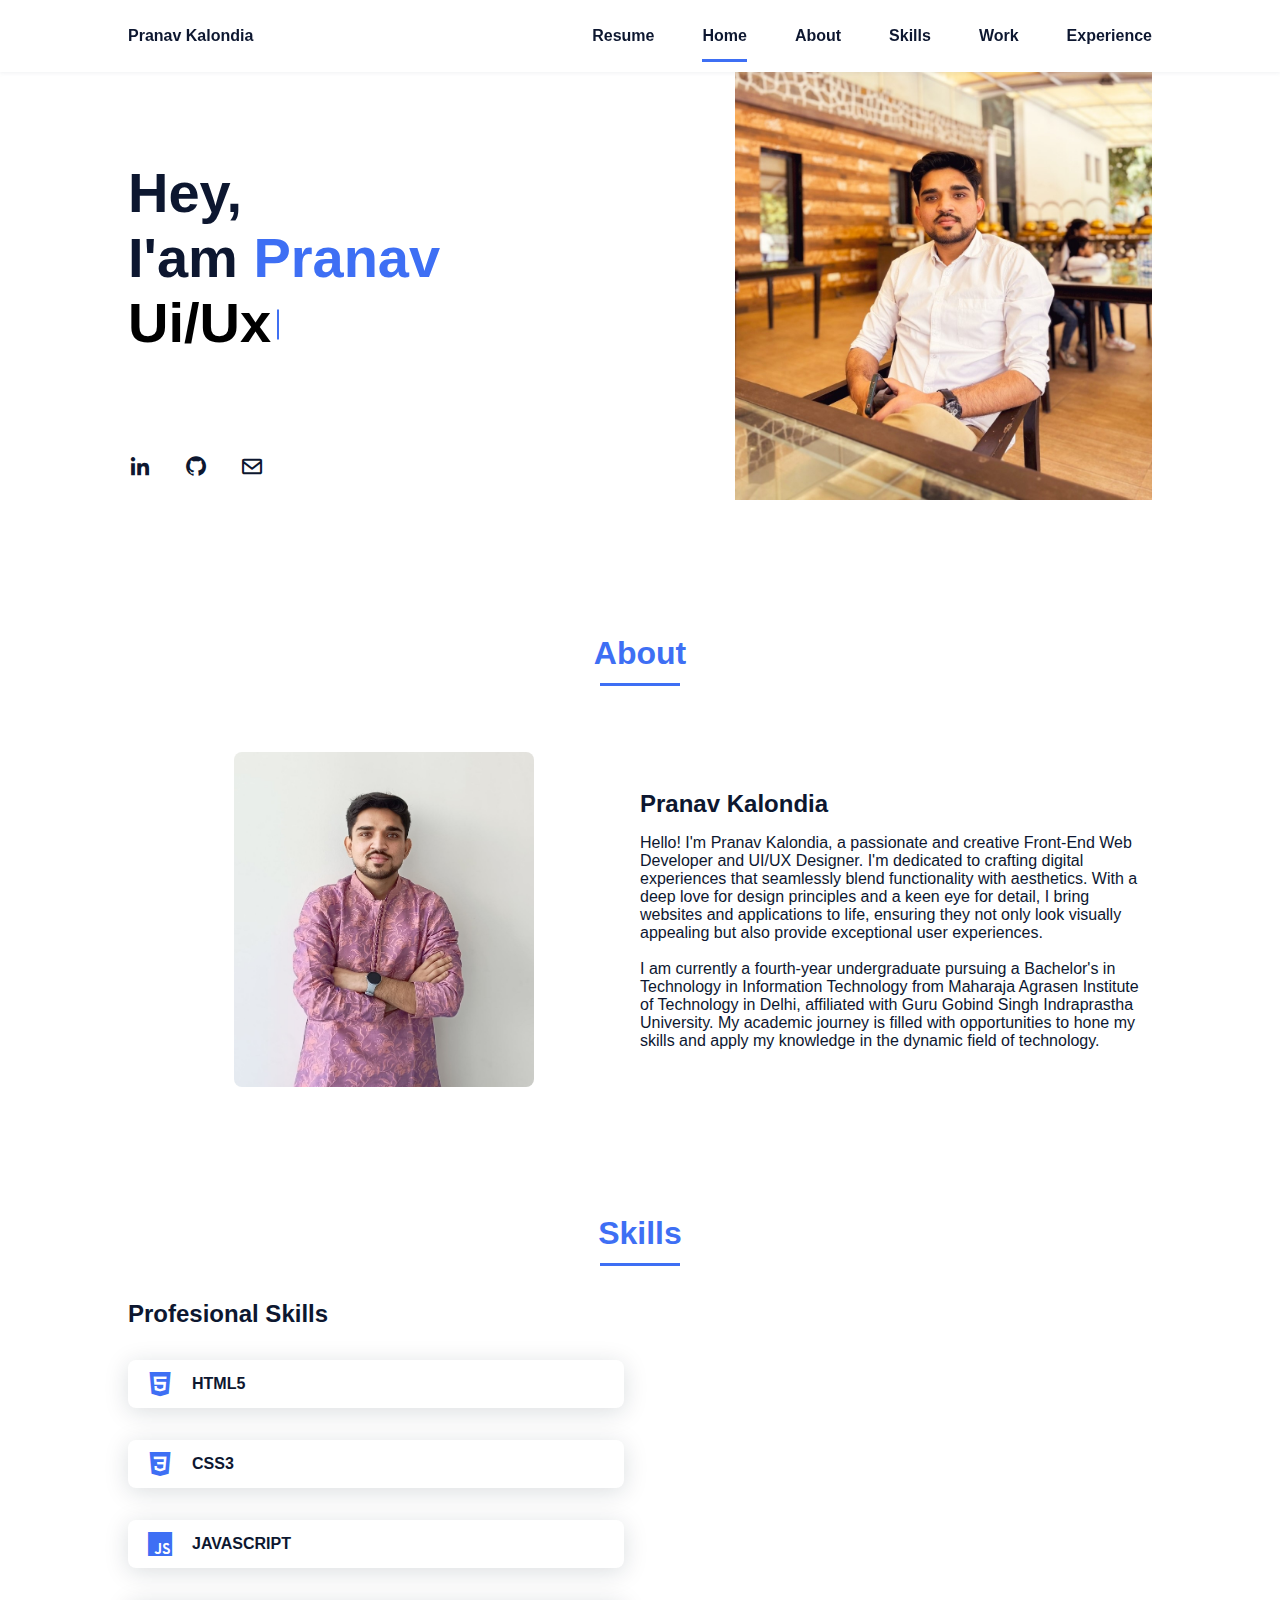
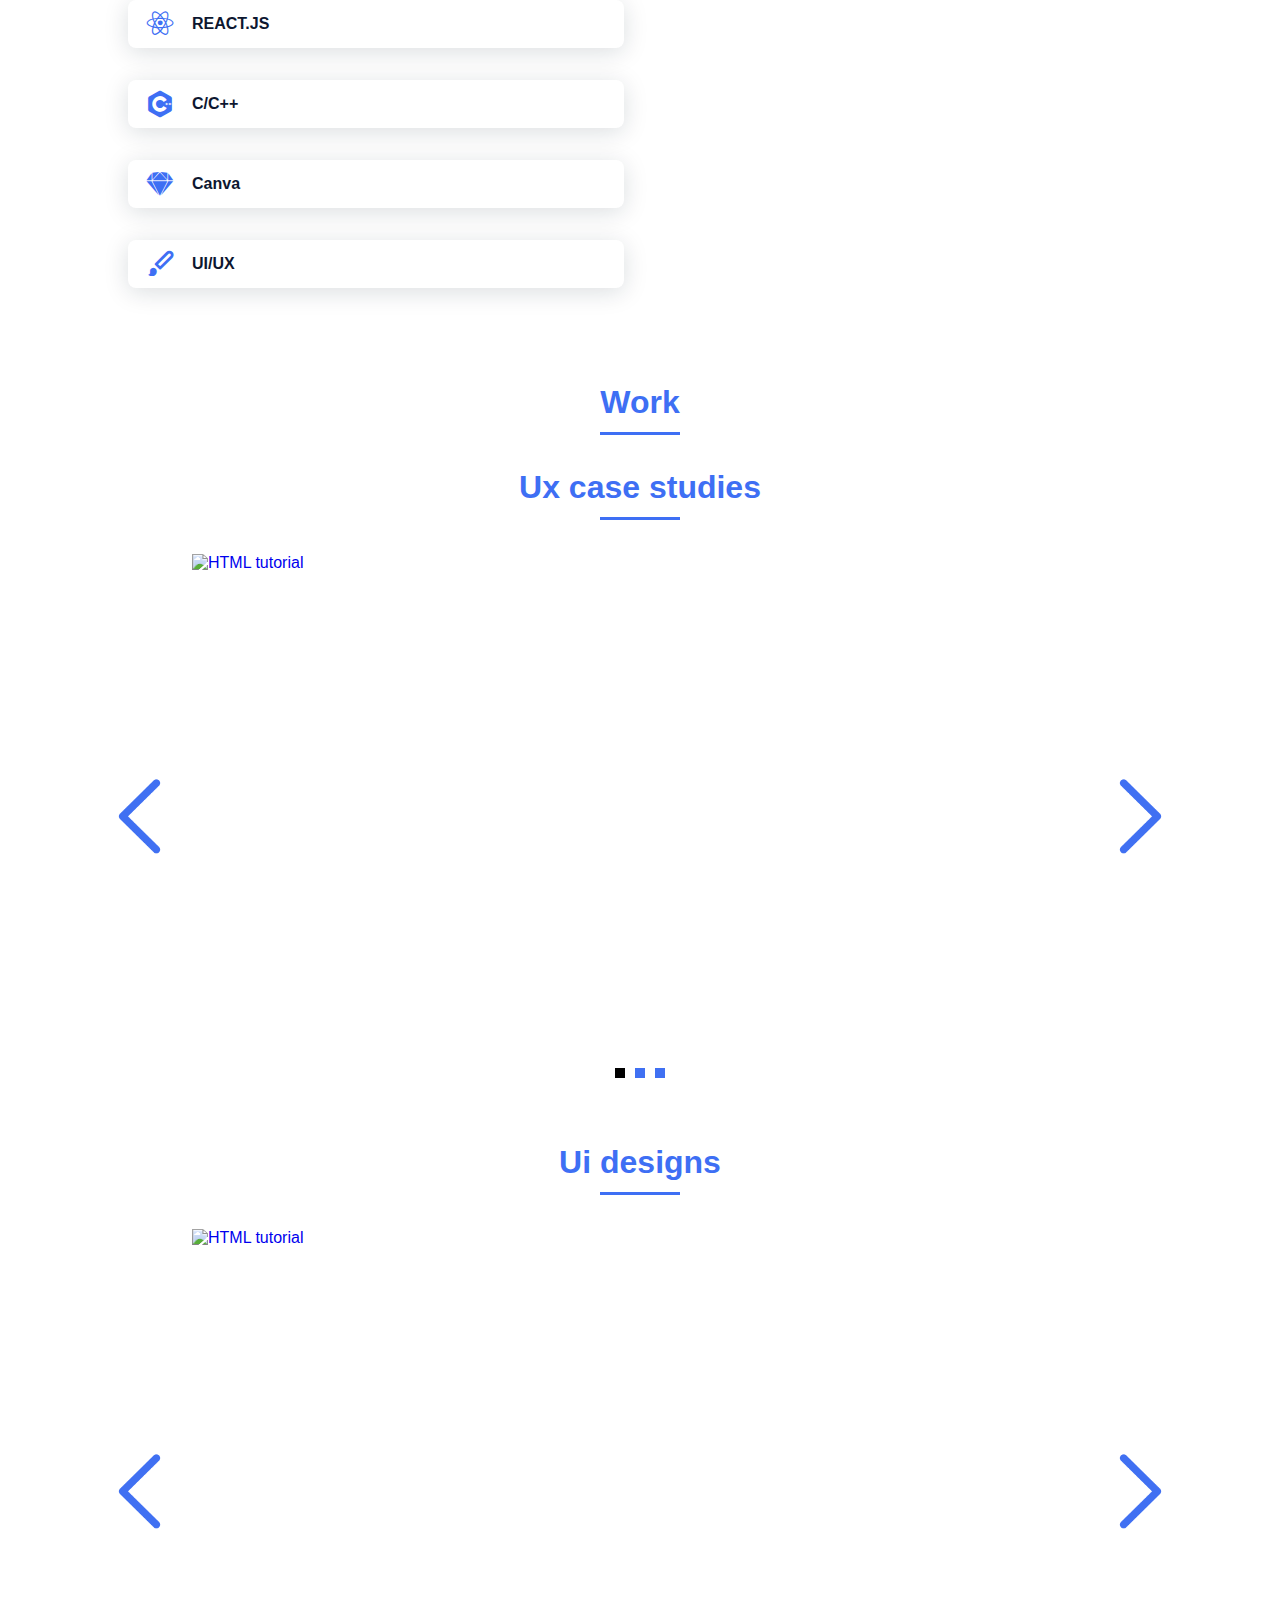
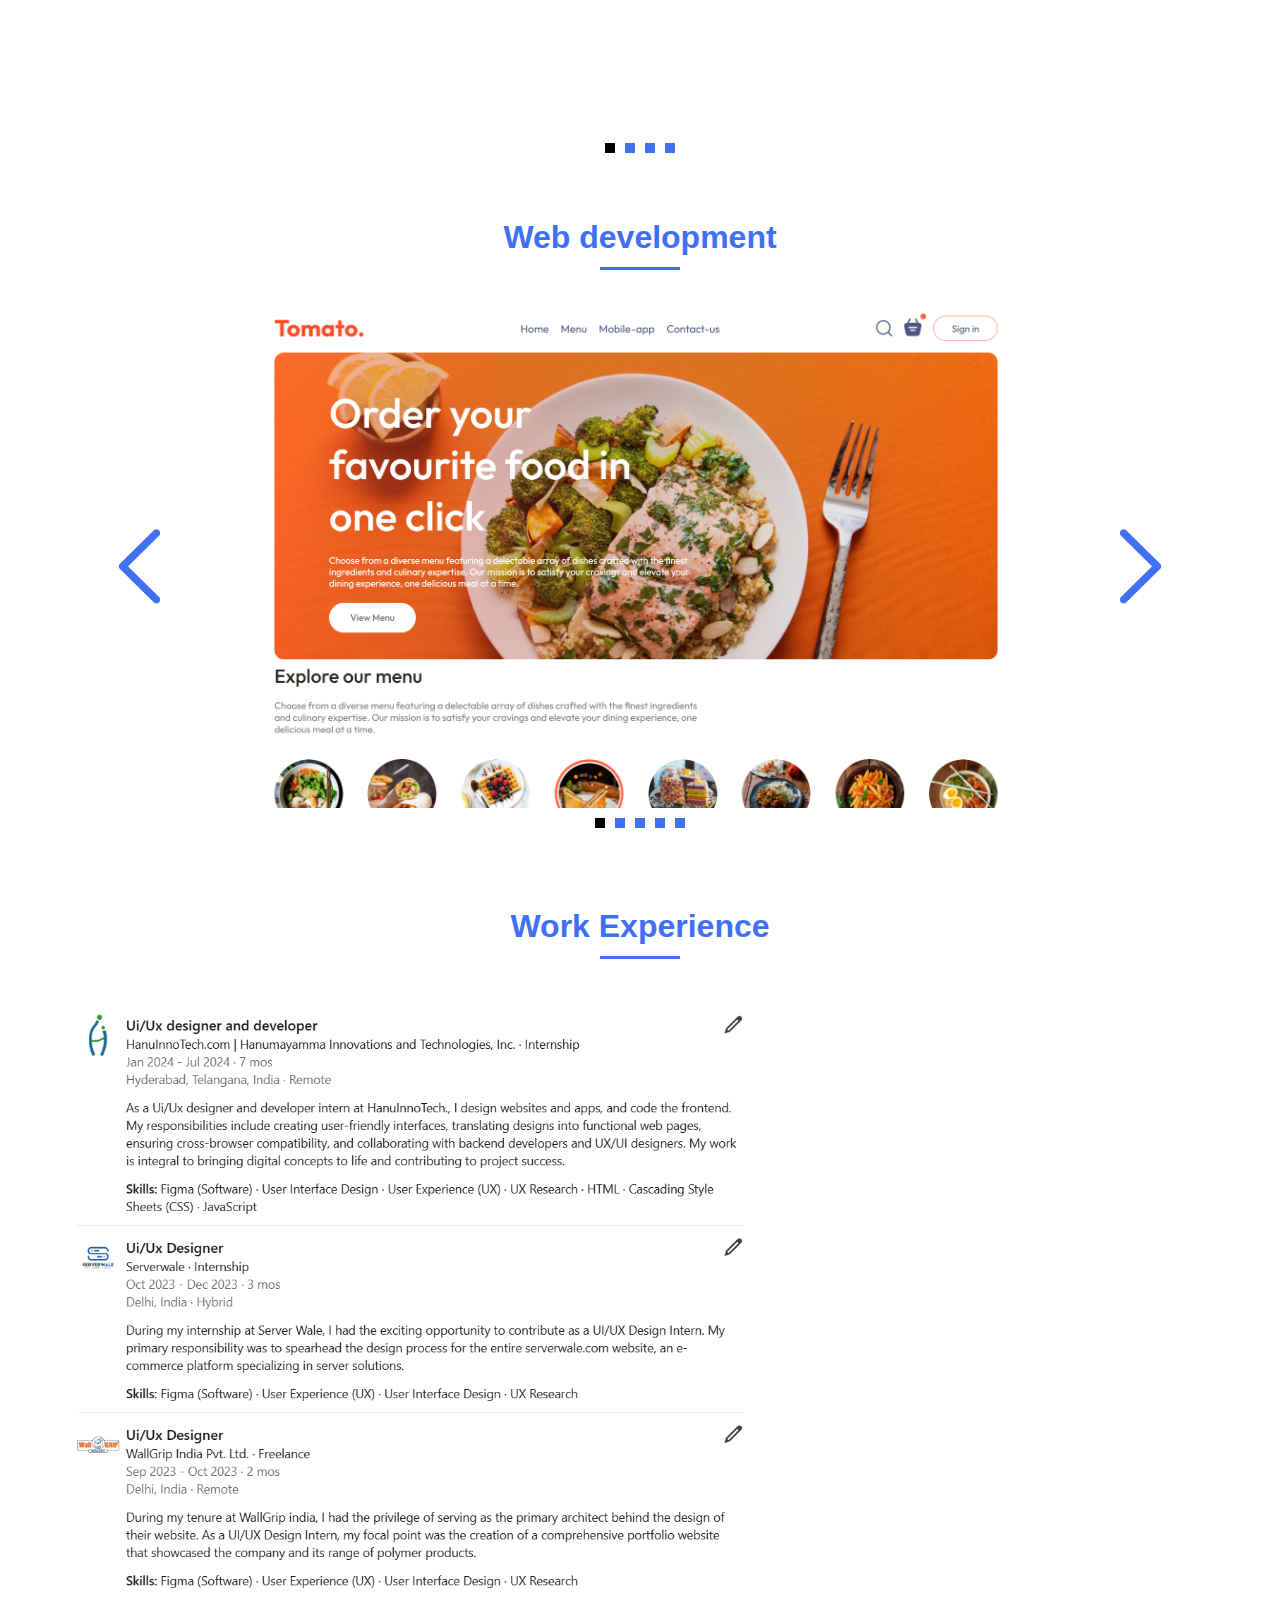
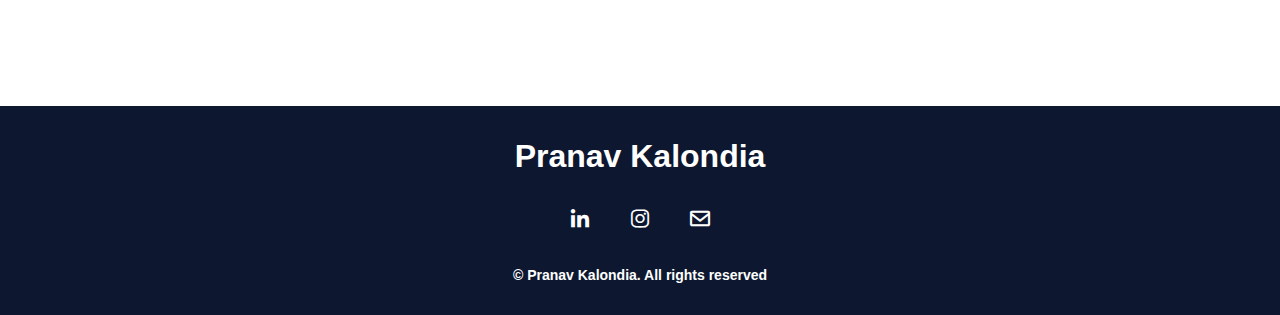
==== commit c019960a: "Update index.html" ====
--- a/index.html
+++ b/index.html
@@ -266,10 +266,7 @@
   
        
       </div>
-  <div class="item">
-        <a href="https://food-del-inky.vercel.app/" target="_blank"><img src="food.png" alt="HTML tutorial"></a>
-       
-  </div>
+
 
       <div class="item">
         <a href="https://pranav-kalondia.github.io/studiowebsite.github.io/" target="_blank"><img src="within the frame.png" alt="HTML tutorial"></a>
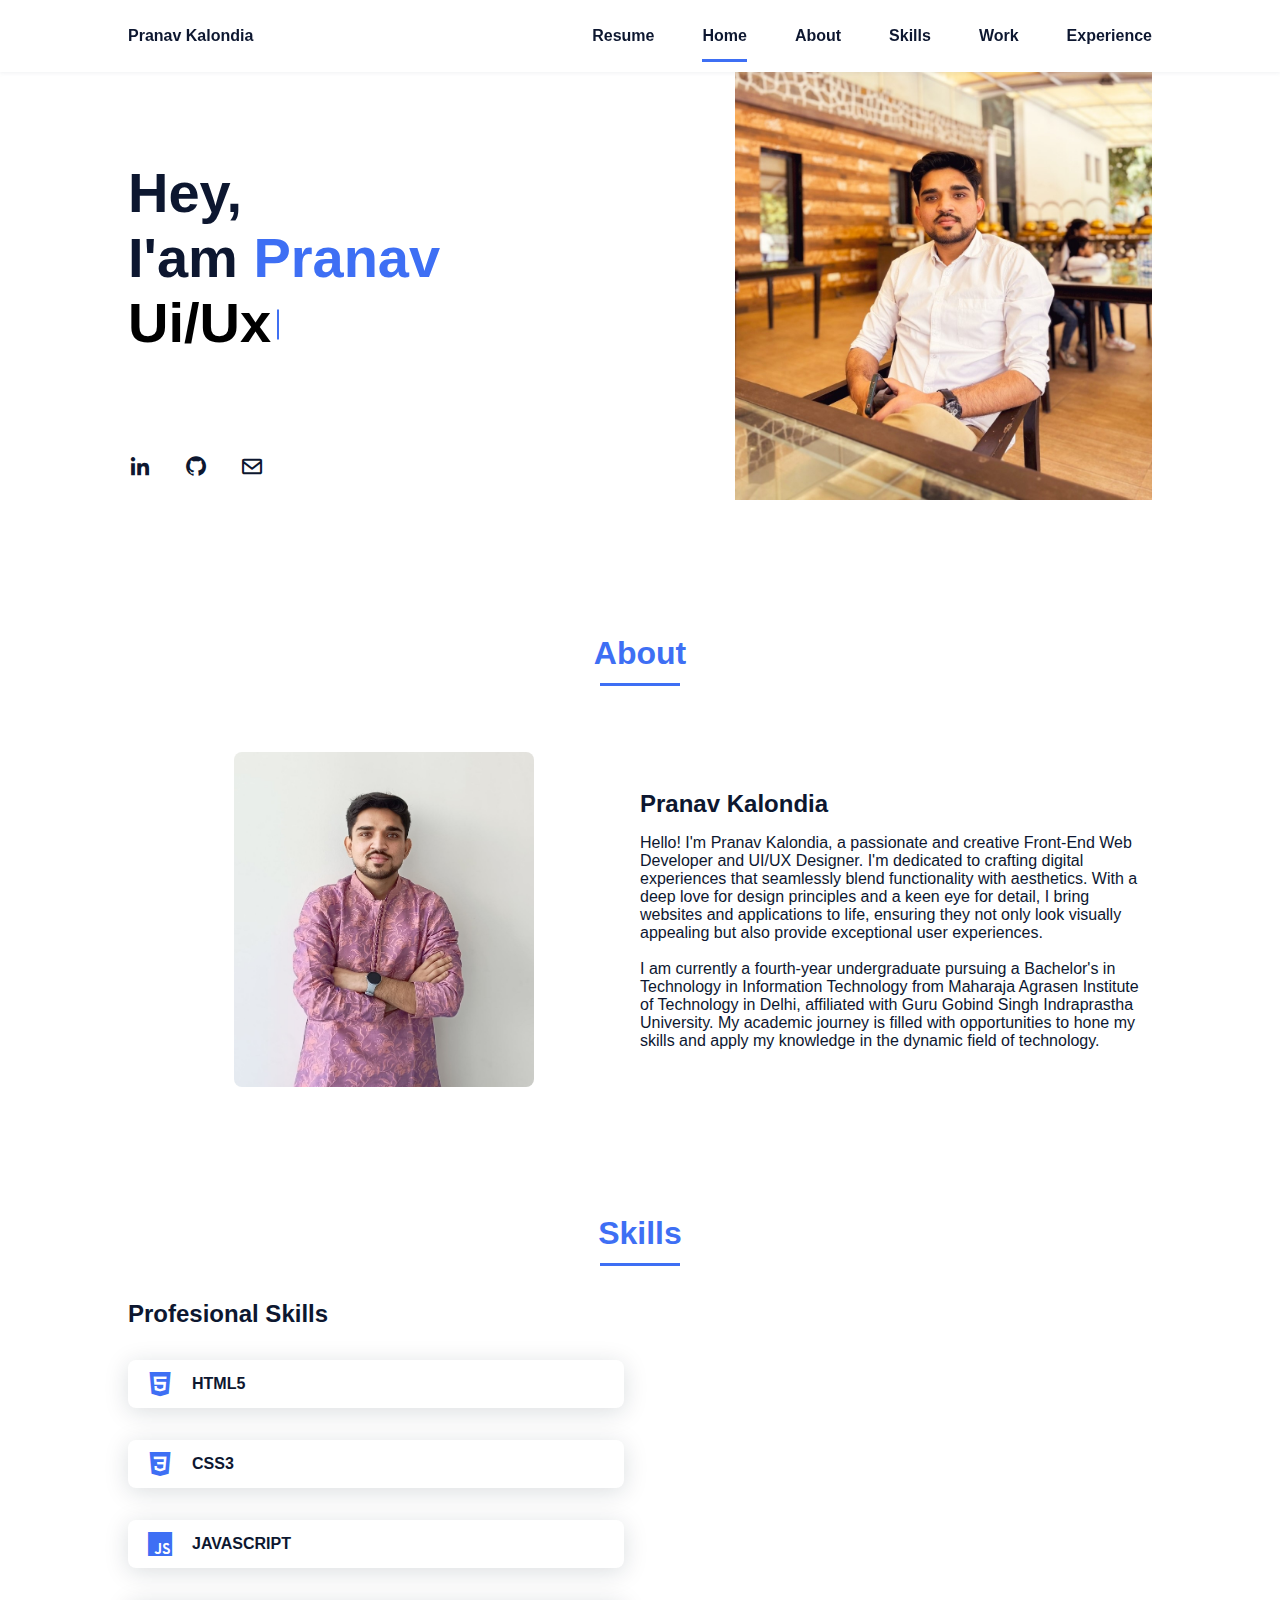
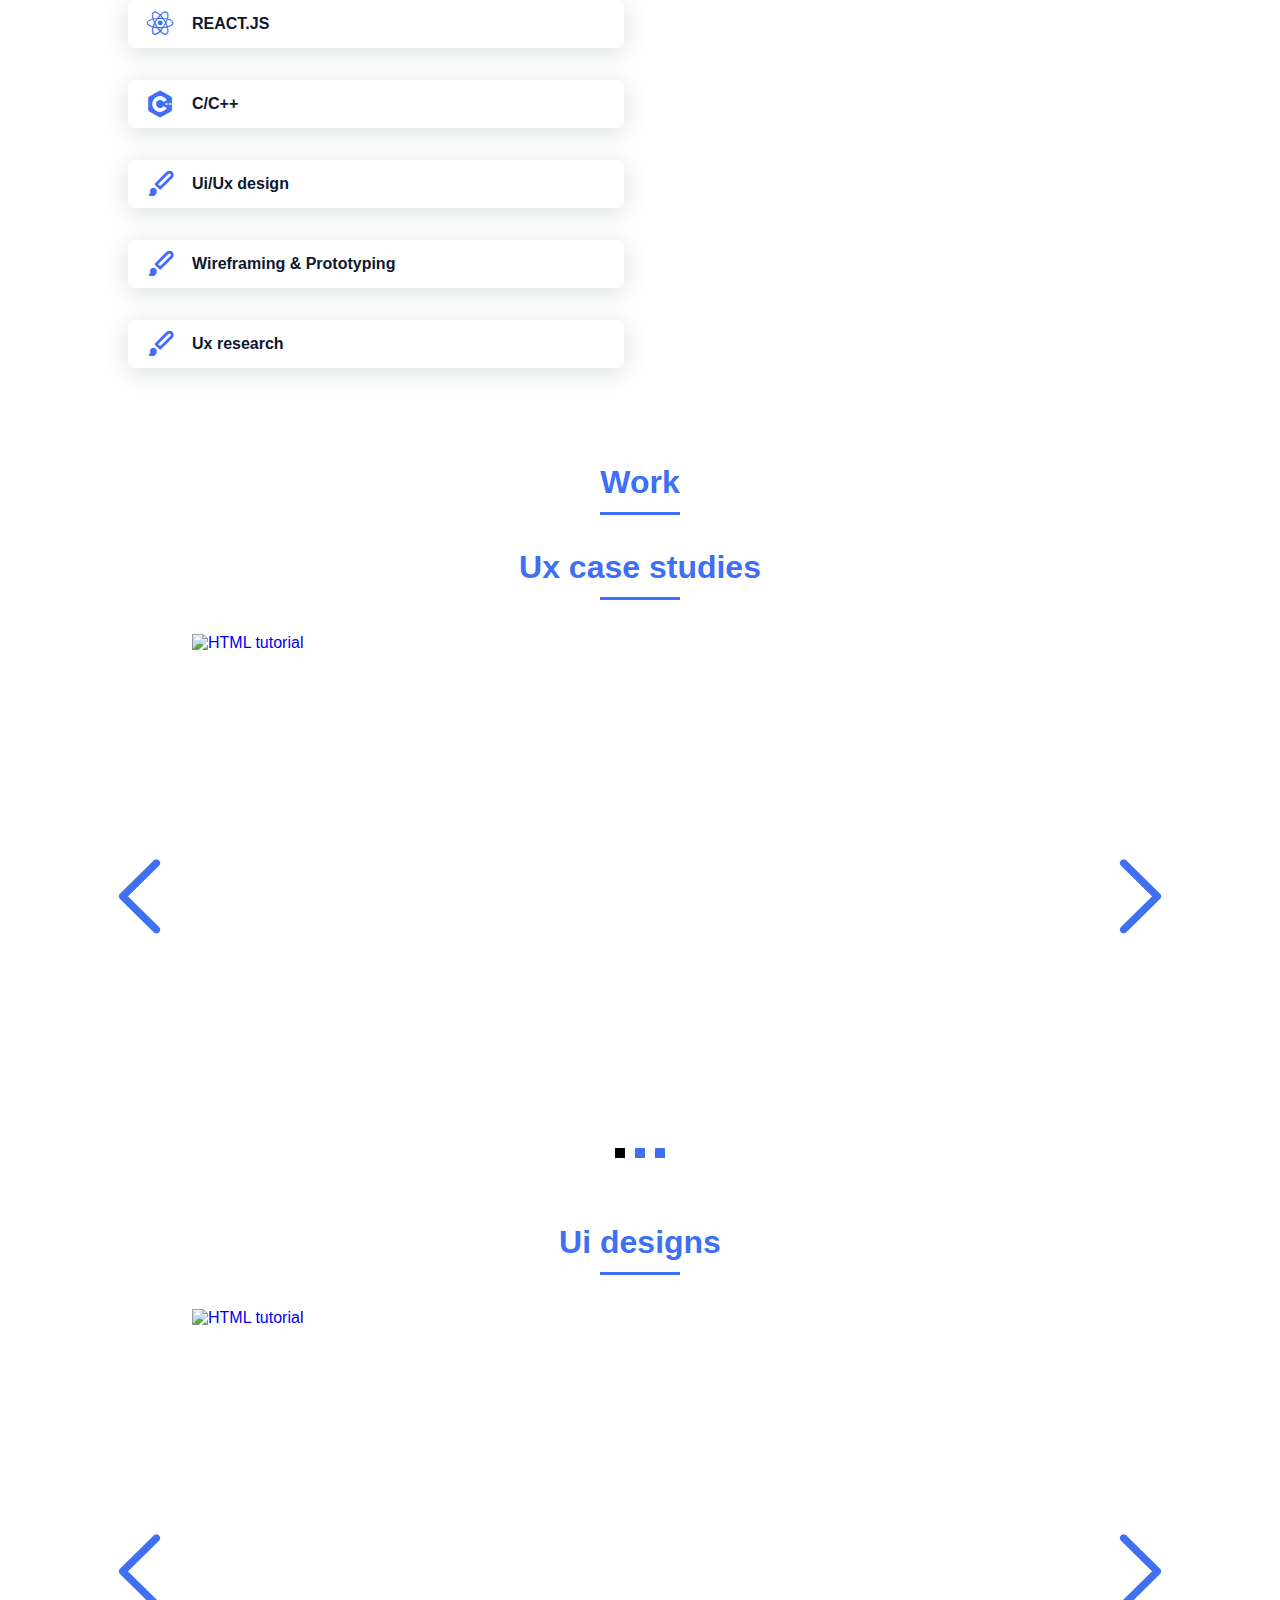
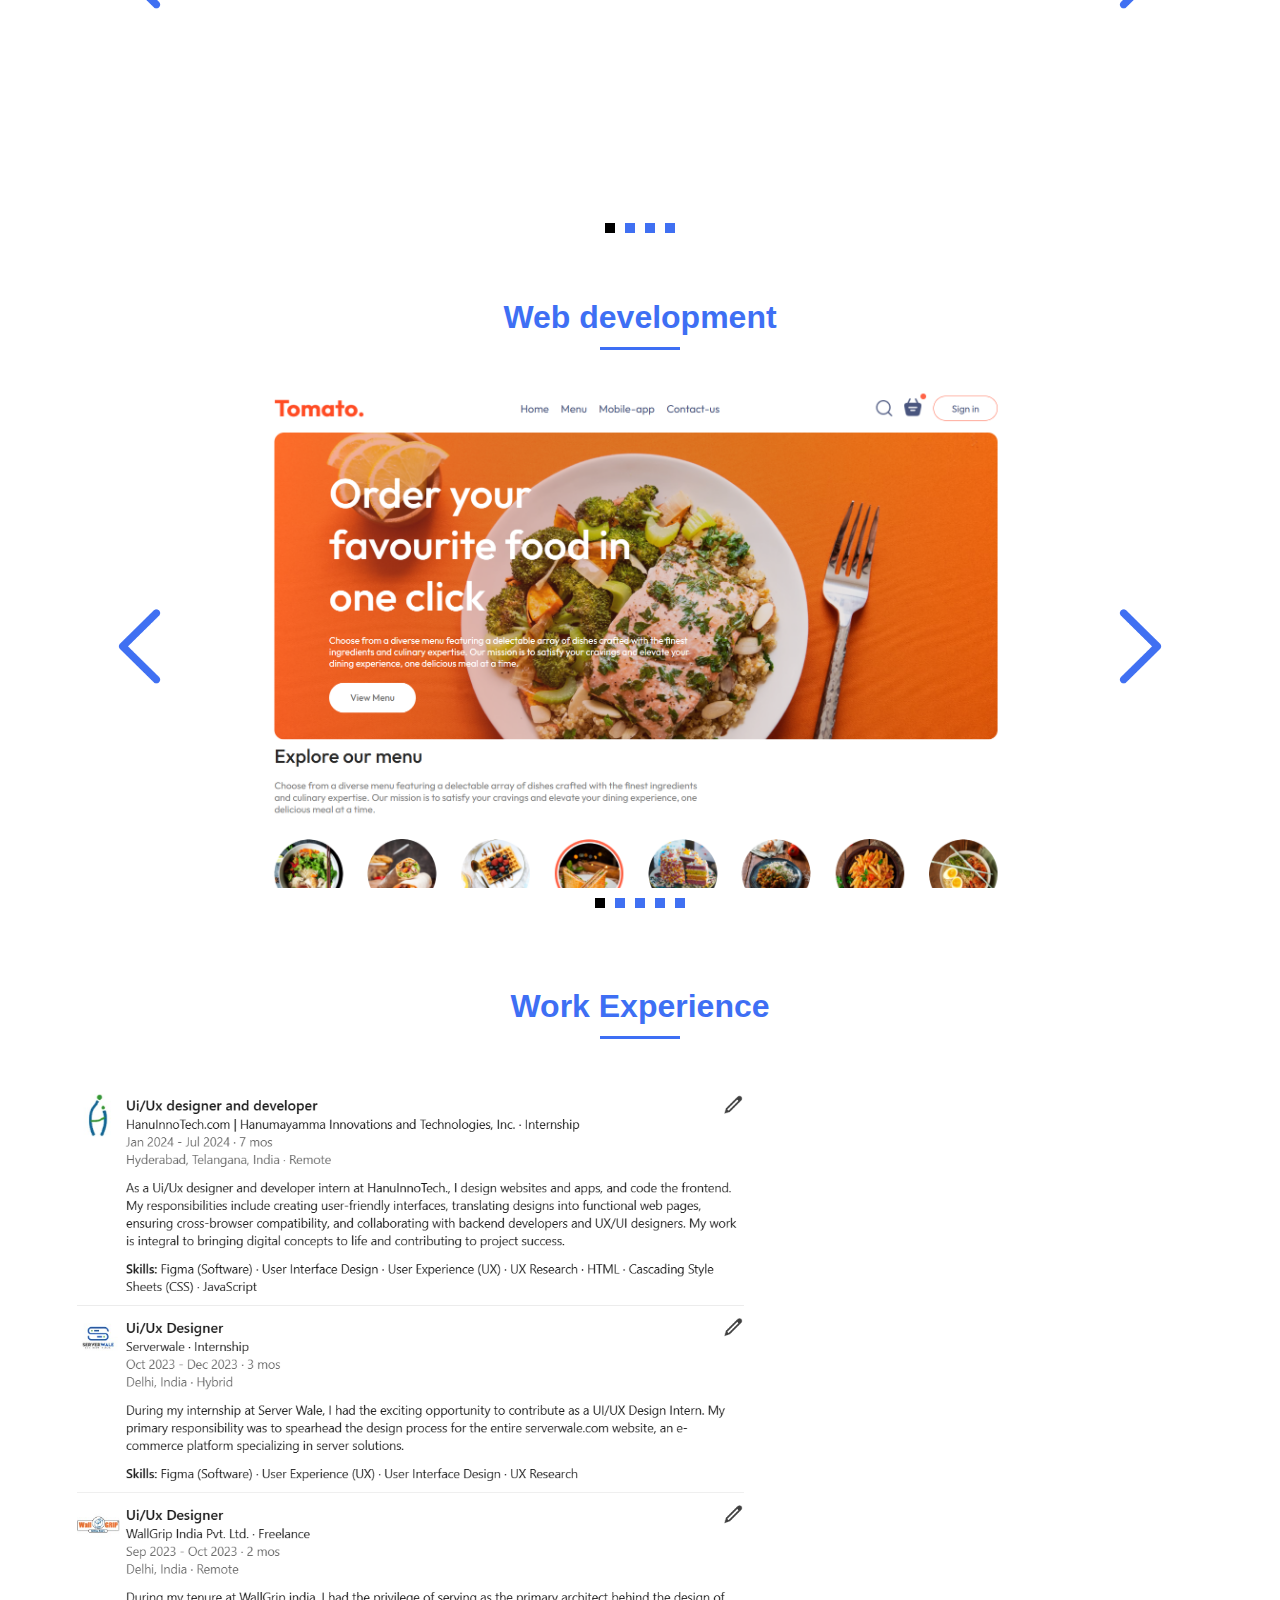
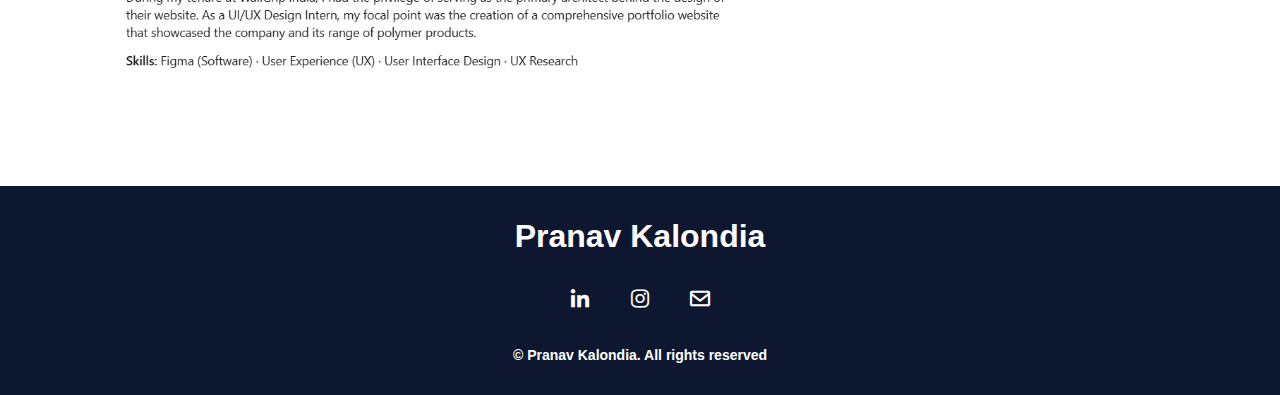
==== commit a0404423: "Update index.html" ====
--- a/index.html
+++ b/index.html
@@ -117,7 +117,7 @@
     <section class="skills section" id="skills">
       <h2 class="section-title">Skills</h2>
 
-      <div class="skills__container bd-grid">
+          <div class="skills__container bd-grid">
         <div>
           <h2 class="skills__subtitle">Profesional Skills</h2>
           <p class="skills__text"></p>
@@ -153,19 +153,23 @@
           </div>
           <div class="skills__data">
             <div class="skills__names">
-              <i class="bx bxl-sketch skills__icon"></i>
-              <span class="skills__name">Canva</span>
-            </div>
-          </div>
-          <div class="skills__data">
-            <div class="skills__names">
               <i class="bx bxs-paint skills__icon"></i>
-              <span class="skills__name">UI/UX</span>
-            </div>
-          </div>
-        </div>
-
-        <div>
+              <span class="skills__name">Ui/Ux design</span>
+            </div>
+          </div>
+          <div class="skills__data">
+            <div class="skills__names">
+              <i class="bx bxs-paint skills__icon"></i>
+              <span class="skills__name">Wireframing & Prototyping</span>
+            </div>
+          </div>
+          <div class="skills__data">
+            <div class="skills__names">
+              <i class="bx bxs-paint skills__icon"></i>
+              <span class="skills__name">Ux research</span>
+            </div>
+          </div>
+        </div>
           <img src="https://cdn.logojoy.com/wp-content/uploads/20200612115158/AdobeStock_88222430-1-min-1536x919.jpeg"
             alt="" class="skills__img" />
         </div>
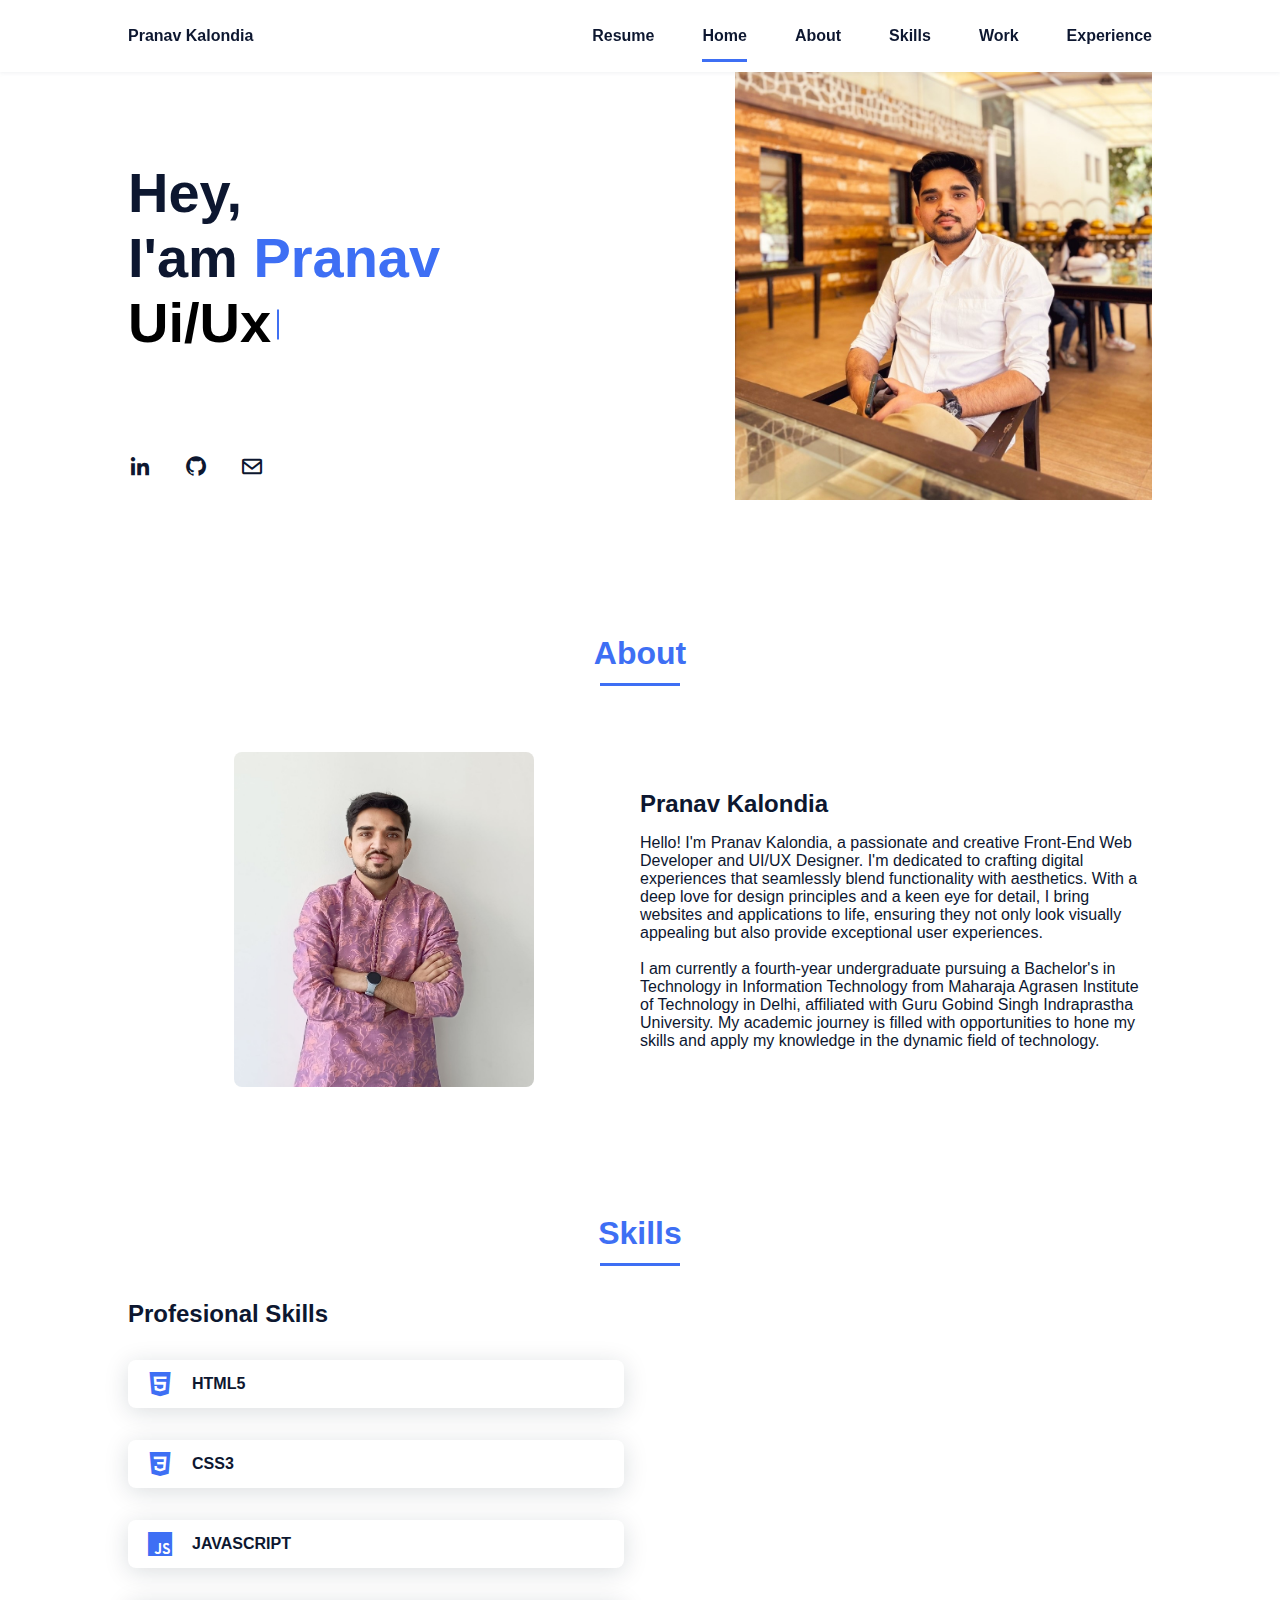
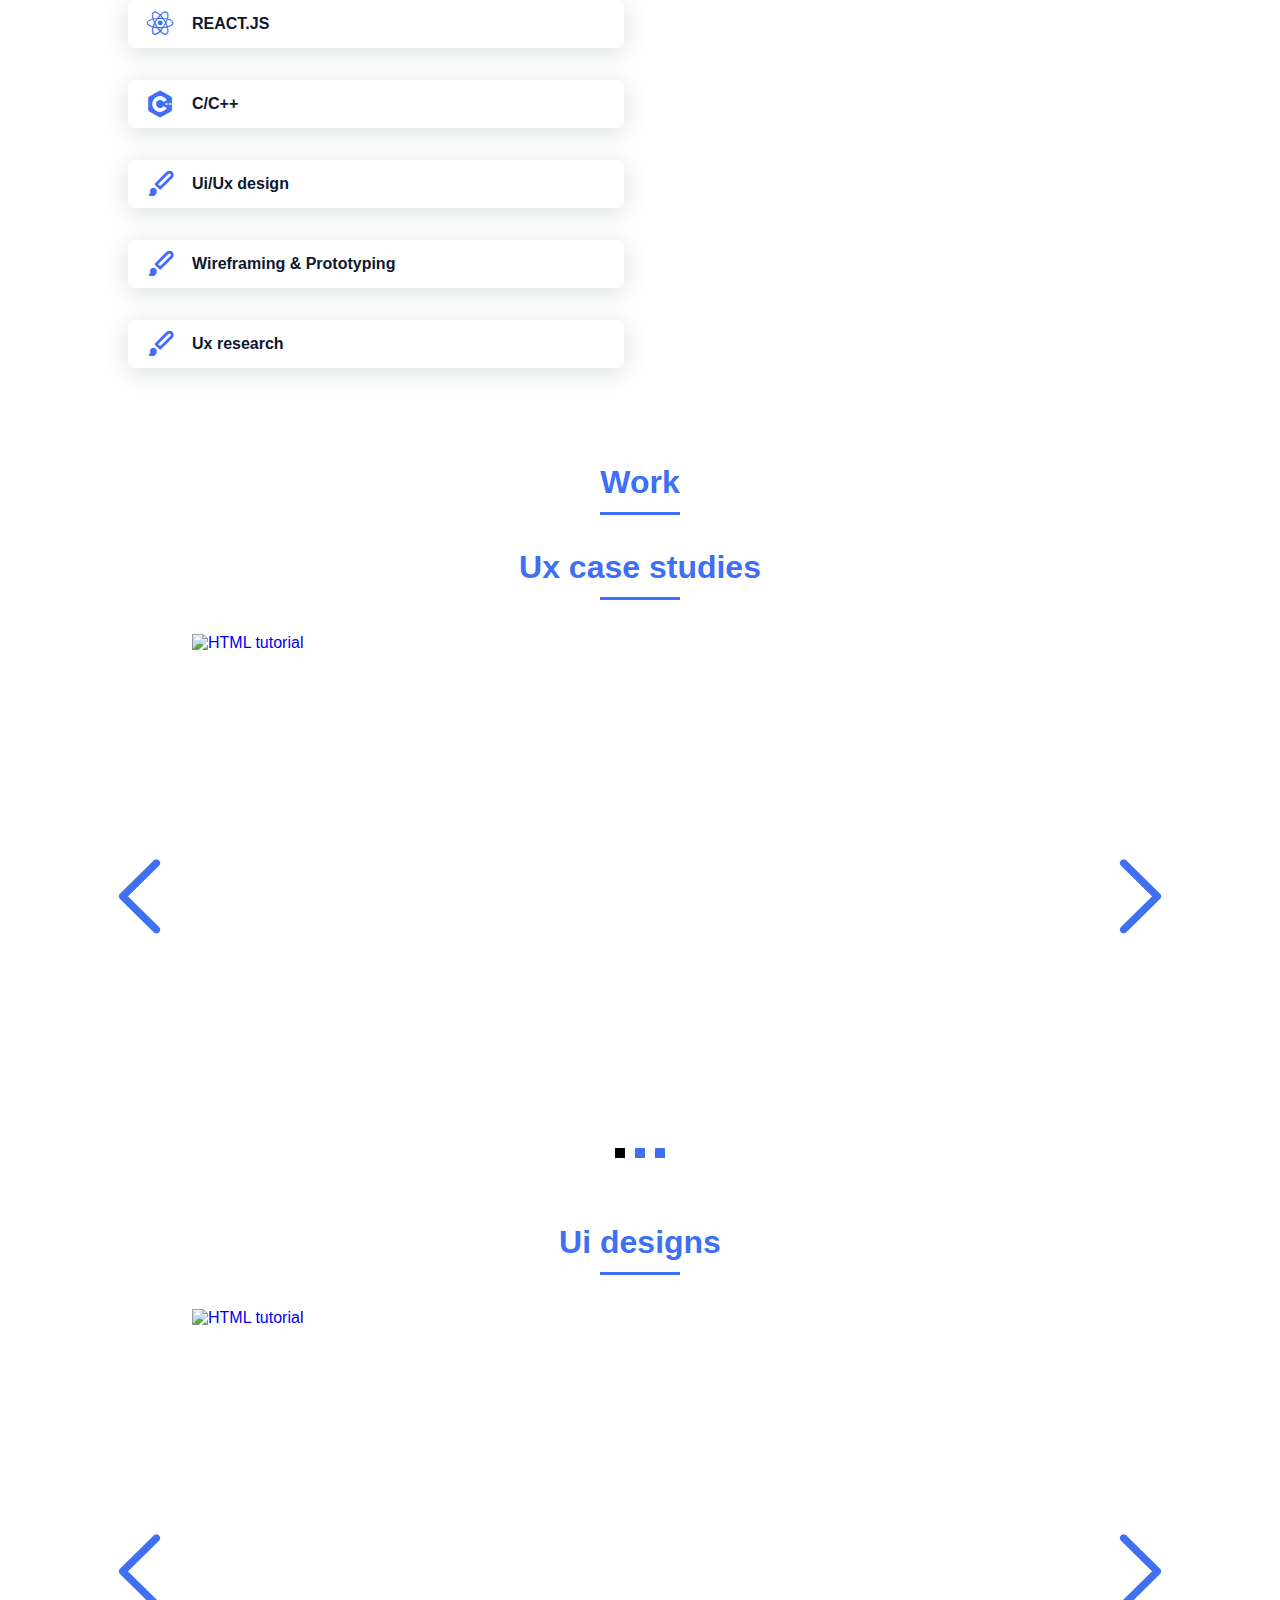
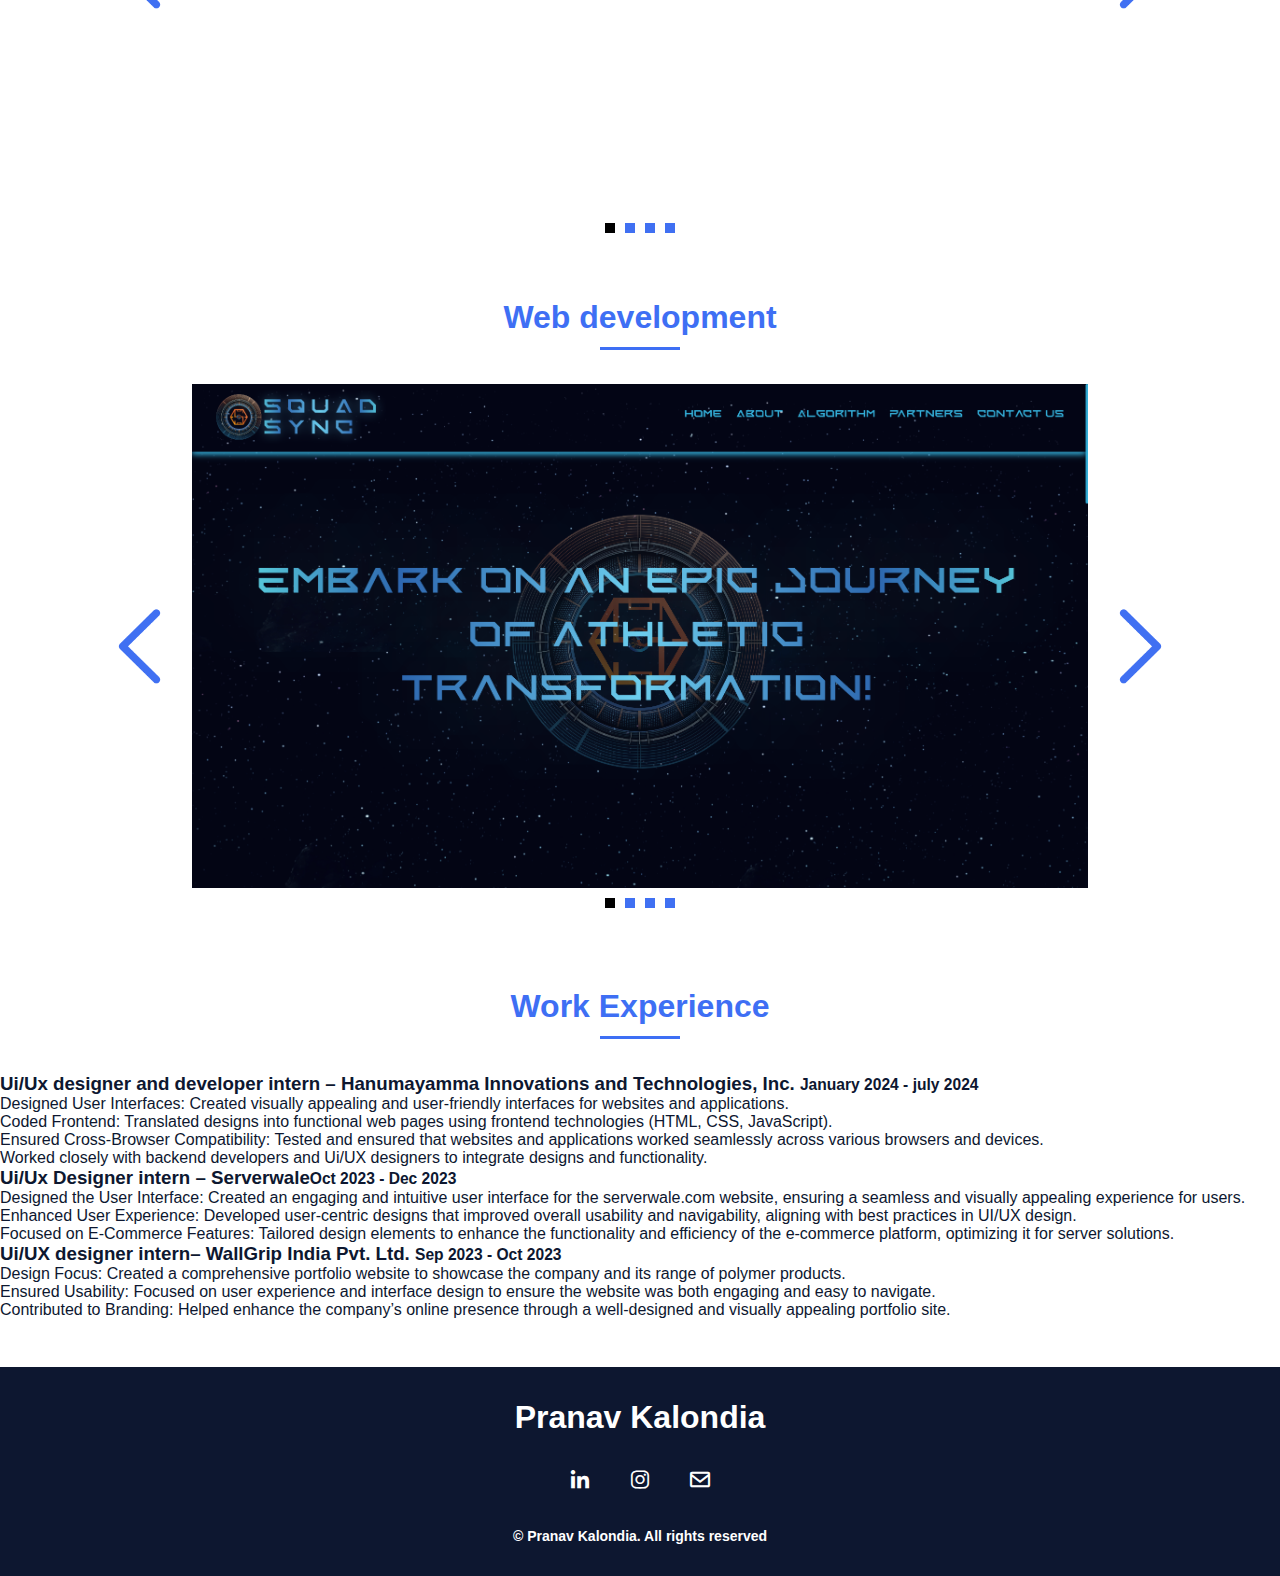
==== commit 2b57aa0a: "Update index.html" ====
--- a/index.html
+++ b/index.html
@@ -117,7 +117,7 @@
     <section class="skills section" id="skills">
       <h2 class="section-title">Skills</h2>
 
-          <div class="skills__container bd-grid">
+      <div class="skills__container bd-grid">
         <div>
           <h2 class="skills__subtitle">Profesional Skills</h2>
           <p class="skills__text"></p>
@@ -170,6 +170,7 @@
             </div>
           </div>
         </div>
+        
           <img src="https://cdn.logojoy.com/wp-content/uploads/20200612115158/AdobeStock_88222430-1-min-1536x919.jpeg"
             alt="" class="skills__img" />
         </div>
@@ -184,17 +185,17 @@
       <main class="carousel-container">
         <div class="carousel">
           <div class="item active">
-            <a href="squadsync.html" ><img  src="squadsync webapp.png"  alt="HTML tutorial"  ></a>
+            <a href="squadsync.html" target="_blank"><img  src="squadsync webapp.png"  alt="HTML tutorial"  ></a>
 
 
            
           </div>
           <div class="item">
-            <a href="vitalease.html" ><img src="vitalease.png" alt="HTML tutorial"></a>
+            <a href="vitalease.html" target="_blank"><img src="vitalease.png" alt="HTML tutorial"></a>
            
           </div>
           <div class="item">
-            <a href="nebula.html" ><img src="nebula web.png" alt="HTML tutorial"></a>
+            <a href="nebula.html" target="_blank"><img src="nebula web.png" alt="HTML tutorial"></a>
            
           </div>
           
@@ -258,20 +259,12 @@
   <h2 class="section-title">Web development</h2>
   <main class="carousel-container">
     <div class="carousel">
-
- <div class="item active">
-        <a href="https://food-del-inky.vercel.app/" target="_blank"><img src="food.png" alt="HTML tutorial"></a>
+      <div class="item active">
+        <a href="https://pranav-kalondia.github.io/squadsync/" target="_blank"><img src="squasync].png" alt="HTML tutorial"></a>
+  
+  
        
- </div>
-
-      <div class="item">
-        <a href="https://pranav-kalondia.github.io/squadsync/" target="_blank"><img src="squasync].png" alt="HTML tutorial"></a>
-  
-  
-       
-      </div>
-
-
+      </div>
       <div class="item">
         <a href="https://pranav-kalondia.github.io/studiowebsite.github.io/" target="_blank"><img src="within the frame.png" alt="HTML tutorial"></a>
        
@@ -323,9 +316,41 @@
 
     <section class="Experience section" id="Experience">
       <h2 class="section-title">Work Experience</h2>
-      <img src="Screenshot 2024-01-19 133402.png" class="experience" width="700px" alt="">
-
-      </h2>
+      <main class="CV-page">
+        <div class="CV-grid">
+          <div class="CV-grid-column">
+            <div class="CV-jobs">
+           
+              <section class="CV-timeline CV-job">
+                <h3 class="CV-timeline-heading"><span class="CV-timeline-heading-title">Ui/Ux designer and developer intern </span>&#8211; <span class="CV-timeline-heading-location">Hanumayamma Innovations and Technologies, Inc. </span><small class="CV-timeline-heading-duration">January 2024 - july 2024</small></h3>
+                <ul class="CV-timeline-details">
+                  <li class="CV-job-timeline-item">Designed User Interfaces: Created visually appealing and user-friendly interfaces for websites and applications.</li>
+                  <li class="CV-job-timeline-item">Coded Frontend: Translated designs into functional web pages using frontend technologies (HTML, CSS, JavaScript).</li>
+                  <li class="CV-job-timeline-item">Ensured Cross-Browser Compatibility: Tested and ensured that websites and applications worked seamlessly across various browsers and devices.</li>
+                  <li class="CV-job-timeline-item">Worked closely with backend developers and Ui/UX designers to integrate designs and functionality.</li>
+                </ul>
+              </section>
+              <section class="CV-timeline CV-job">
+                <h3 class="CV-timeline-heading"><span class="CV-timeline-heading-title">
+                  Ui/Ux Designer intern </span>&#8211; <span class="CV-timeline-heading-location">Serverwale</span><small class="CV-timeline-heading-duration">Oct 2023 - Dec 2023</small></h3>
+                <ul class="CV-timeline-details">
+                  <li class="CV-timeline-details-item">Designed the User Interface: Created an engaging and intuitive user interface for the serverwale.com website, ensuring a seamless and visually appealing experience for users. </li>
+                  <li class="CV-timeline-details-item">Enhanced User Experience: Developed user-centric designs that improved overall usability and navigability, aligning with best practices in UI/UX design.</li>
+                  <li class="CV-timeline-details-item">Focused on E-Commerce Features: Tailored design elements to enhance the functionality and efficiency of the e-commerce platform, optimizing it for server solutions.</li>
+                </ul>
+              </section>
+              <section class="CV-timeline CV-job">
+                <h3 class="CV-timeline-heading"><span class="CV-timeline-heading-title">Ui/UX designer intern</span>&#8211; <span class="CV-timeline-heading-location">WallGrip India Pvt. Ltd. </span><small class="CV-timeline-heading-duration"> Sep 2023 - Oct 2023</small></h3>
+                <ul class="CV-timeline-details">
+                  <li class="CV-timeline-details-item">Design Focus: Created a comprehensive portfolio website to showcase the company and its range of polymer products. </li>
+                  <li class="CV-timeline-details-item">Ensured Usability: Focused on user experience and interface design to ensure the website was both engaging and easy to navigate.</li>
+                  <li class="CV-timeline-details-item">Contributed to Branding: Helped enhance the company’s online presence through a well-designed and visually appealing portfolio site.</li>
+                </ul>
+              </section>
+            </div>
+          </div>
+        </div>
+      </main>
     </section>
     </div>
       <!--===== CONTACT =====-->
--- a/styles.css
+++ b/styles.css
@@ -344,7 +344,8 @@
 }
 
 .skills__img {
-  border-radius: .5rem;
+
+  border-radius: .3rem;
 }
 
 /* ===== WORK =====*/
@@ -363,6 +364,26 @@
   color: #4070f2;cursor: pointer;
   
 }
+
+::-webkit-scrollbar {
+  width: 8px;
+}
+
+/* Track */
+::-webkit-scrollbar-track {
+  background: #ffffff; 
+ 
+    background-repeat: no-repeat ;
+    background-size: cover;
+}
+ 
+/* Handle */
+::-webkit-scrollbar-thumb {
+  background: #4070f2; 
+  border-radius: 4px;
+}
+
+/* Handle on hover */
 
 
 
@@ -866,4 +887,4 @@
 .carousel-container {
   display: none;
   }
-}+}
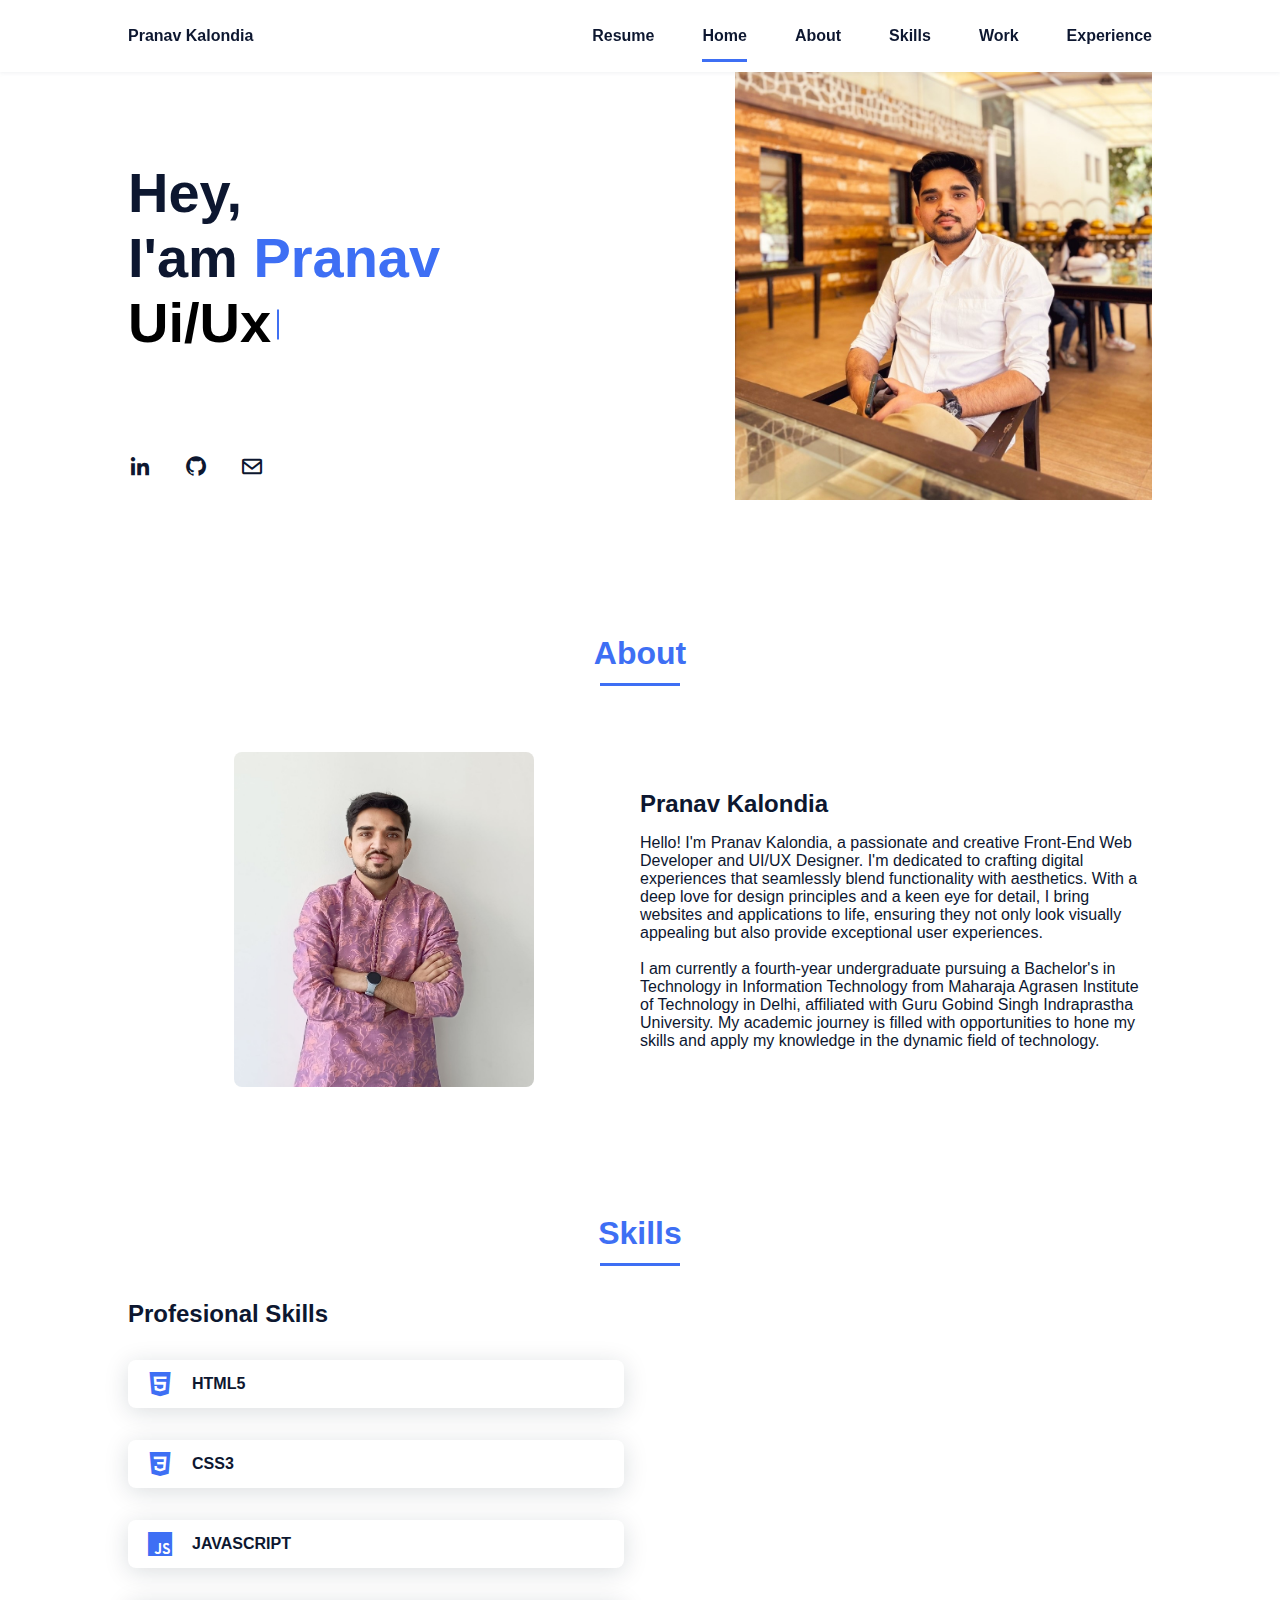
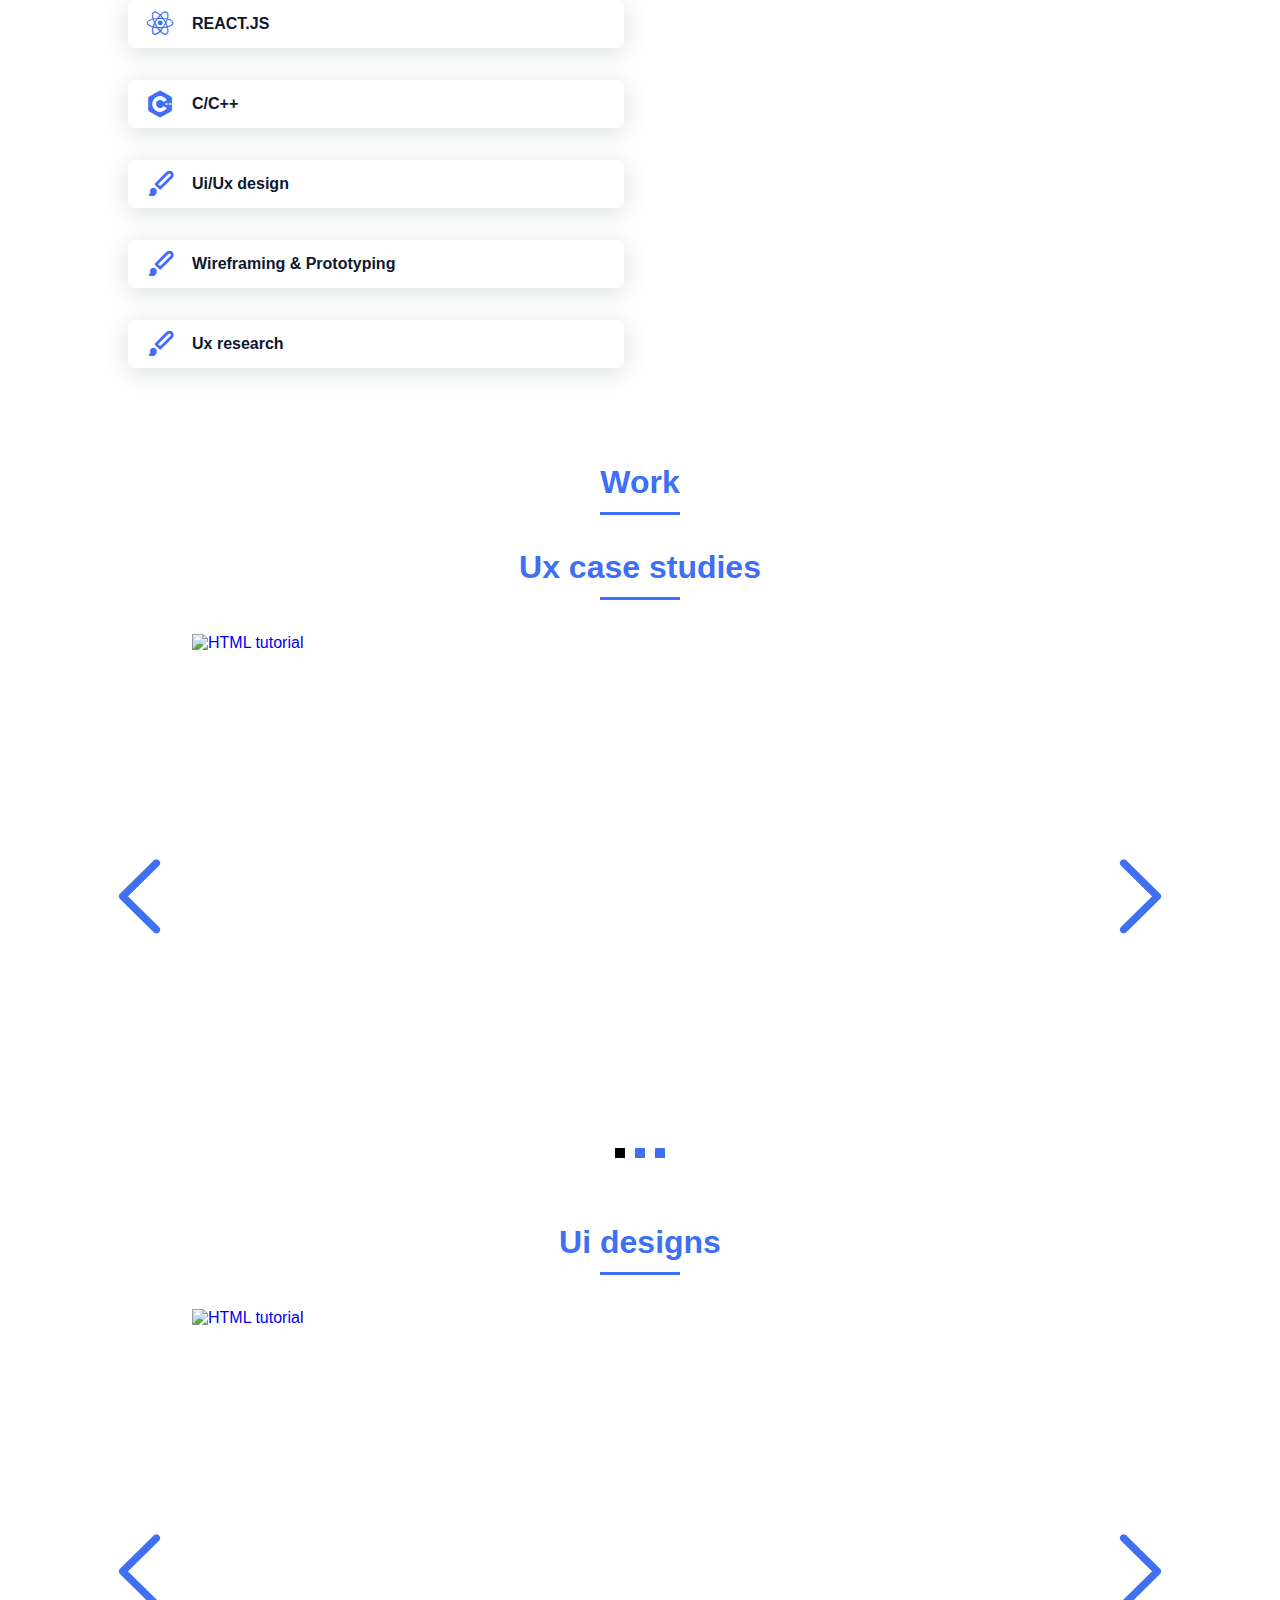
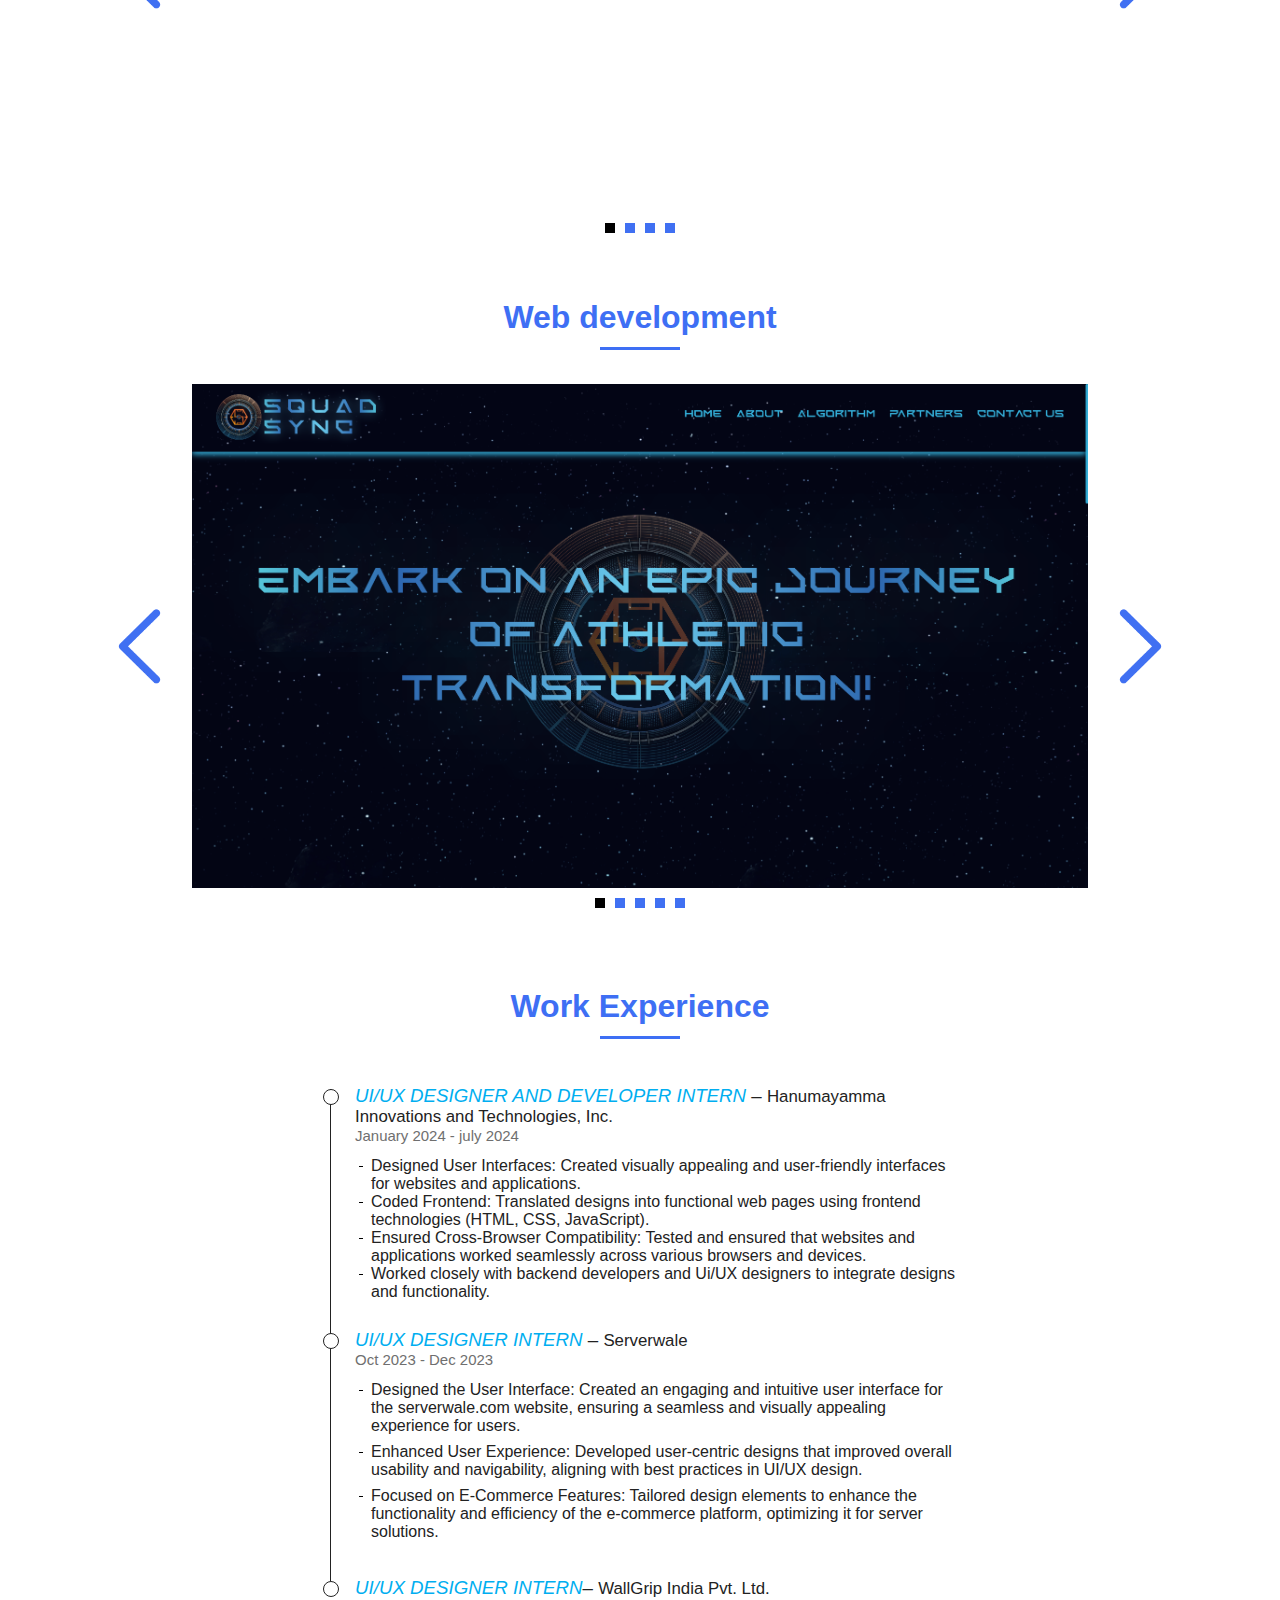
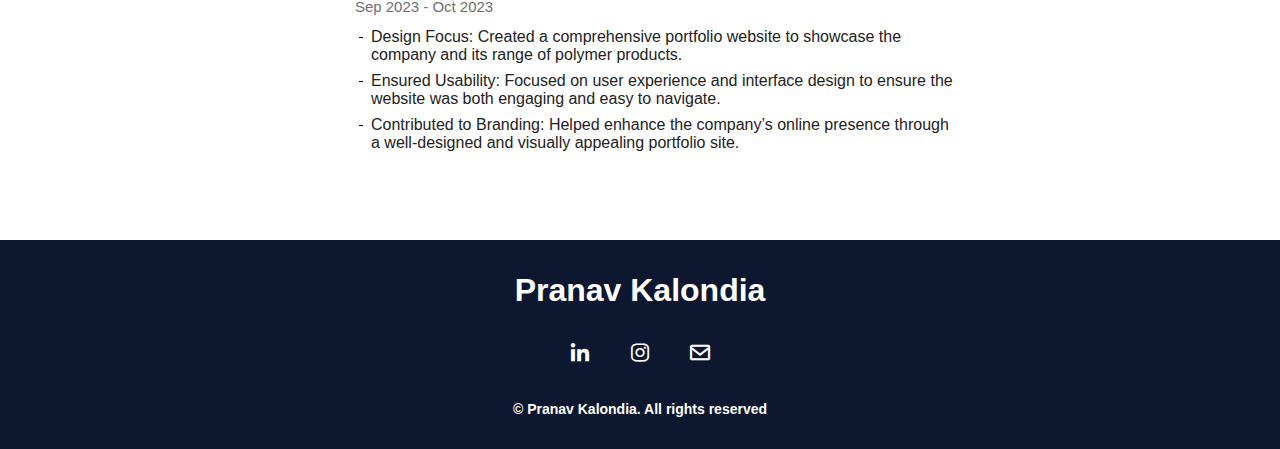
==== commit 14c66439: "Update index.html" ====
--- a/index.html
+++ b/index.html
@@ -270,6 +270,10 @@
        
       </div>
       <div class="item">
+        <a href="https://pranav-kalondia.github.io/To-Do-list/" target="_blank"><img src=" to-do list.png" alt="HTML tutorial"></a>
+       
+      </div>
+       <div class="item">
         <a href="https://pranav-kalondia.github.io/rock-paper-scissor-game/" target="_blank"><img src="game.jpg" alt="HTML tutorial"></a>
        
       </div>
@@ -286,6 +290,7 @@
     </button>
     <div class="dots"></div>
   </main>
+ 
   <div class="phoneux">
   <a href="https://pranav-kalondia.github.io/squadsync/" ><img src="squasync].png" target="_blank"> </a>
   <a href="https://pranav-kalondia.github.io/studiowebsite.github.io/" ><img src="within the frame.png" target="_blank"> </a>
--- a/styles.css
+++ b/styles.css
@@ -245,6 +245,114 @@
 .home__blob-img {
   width: 800px;
 }
+@import url(@import url(https://fonts.googleapis.com/css?family=Lato:400,300,100,100italic,300italic,400italic,700,700italic|Roboto+Slab:400,100,300,700);
+
+
+
+.CV-page {
+  max-width: 700px;
+  margin: 0 auto;
+  padding: 0 2em;
+  color: #222222;
+  font-size: 1em;
+  font-family: 'Lato', sans-serif;
+}
+
+@media all and (max-width: 500px) {
+  .CV-page {
+    padding: 0 1em;
+  }
+}
+/* if IE<=7 */
+
+.CV-page\ {
+  width: 1100px;
+  font-family: "Comic Sans MS", "Comic Sans", cursive;
+}
+
+.CV-secondaryHeading {
+  position: relative;
+  margin: 2em 0 0;
+  text-transform: uppercase;
+}
+/* Grid
+****************************************************/
+
+.CV-grid {
+  display: table;
+}
+
+.CV-grid-column {
+  display: table-cell;
+}
+
+.CV-timeline {
+  position: relative;
+  margin: 0 0 0 0.5em;
+  padding-left: 1.5em;
+  border-left: solid 1px #222222;
+}
+
+.CV-timeline:first-of-type {
+  margin-top: 1em;
+}
+
+.CV-timeline:last-of-type {
+  border-left-color: transparent;
+}
+
+.CV-timeline:before {
+  content: "";
+  position: absolute;
+  top: 0;
+  left: -0.5em;
+  display: block;
+  width: 1em;
+  height: 1em;
+  border: solid 1px #222222;
+  background-color: #ffffff;
+  border-radius: 50%;
+}
+
+.CV-timeline-heading {
+  margin: 0;
+  padding-bottom: 0.5em;
+  line-height: 1em;
+  font-weight: normal;
+  -webkit-transform: translateY(-0.1em);
+  -ms-transform: translateY(-0.1em);
+  transform: translateY(-0.1em);
+}
+
+.CV-timeline-heading-title {
+  line-height: 1;
+  color: #00aef0;
+  font-style: italic;
+  text-transform: uppercase;
+}
+
+.CV-timeline-heading-location {
+  font-size: 0.9em;
+}
+
+.CV-timeline-heading-duration {
+  display: block;
+  font-size: 0.8em;
+  color: #6f6f6f;
+}
+
+.CV-timeline-details {
+  display: block;
+  margin: 0;
+  padding-bottom: 2em;
+  padding: 0 0 2em 1em;
+  list-style-image: url("[data-uri]");
+}
+
+.CV-timeline-details-item {
+  margin-bottom: 0.5em;
+}
+
 
 /*BUTTONS*/
 .button {
@@ -366,7 +474,7 @@
 }
 
 ::-webkit-scrollbar {
-  width: 8px;
+  width: 5px;
 }
 
 /* Track */
@@ -384,12 +492,56 @@
 }
 
 /* Handle on hover */
-
+::-webkit-scrollbar-thumb:hover {
+  background: #9c9c9c; 
+}
 
 
 .experience{
   margin: 60px;
 }
+
+
+
+
+
+
+
+
+
+
+
+
+
+
+
+
+
+
+
+
+
+
+
+
+
+
+
+
+
+
+
+
+
+
+
+
+
+
+
+
+
+
 
 
 
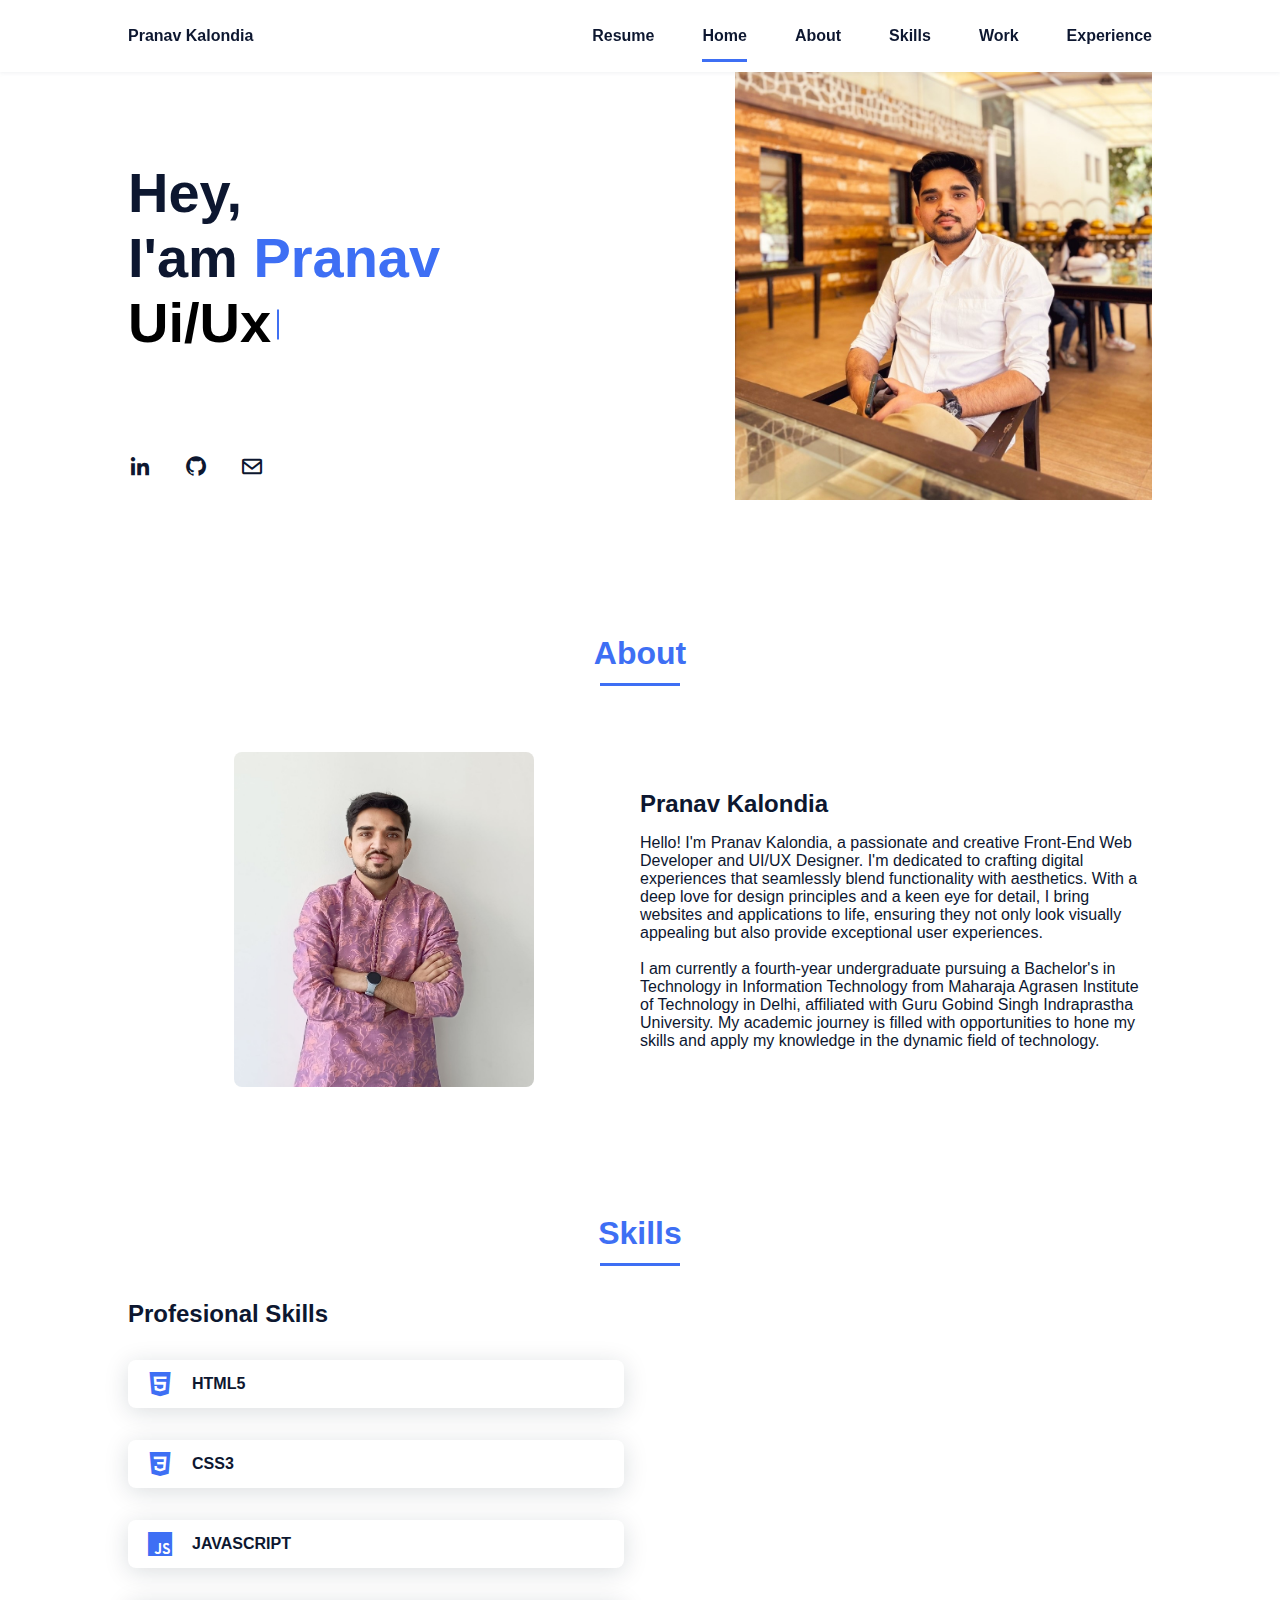
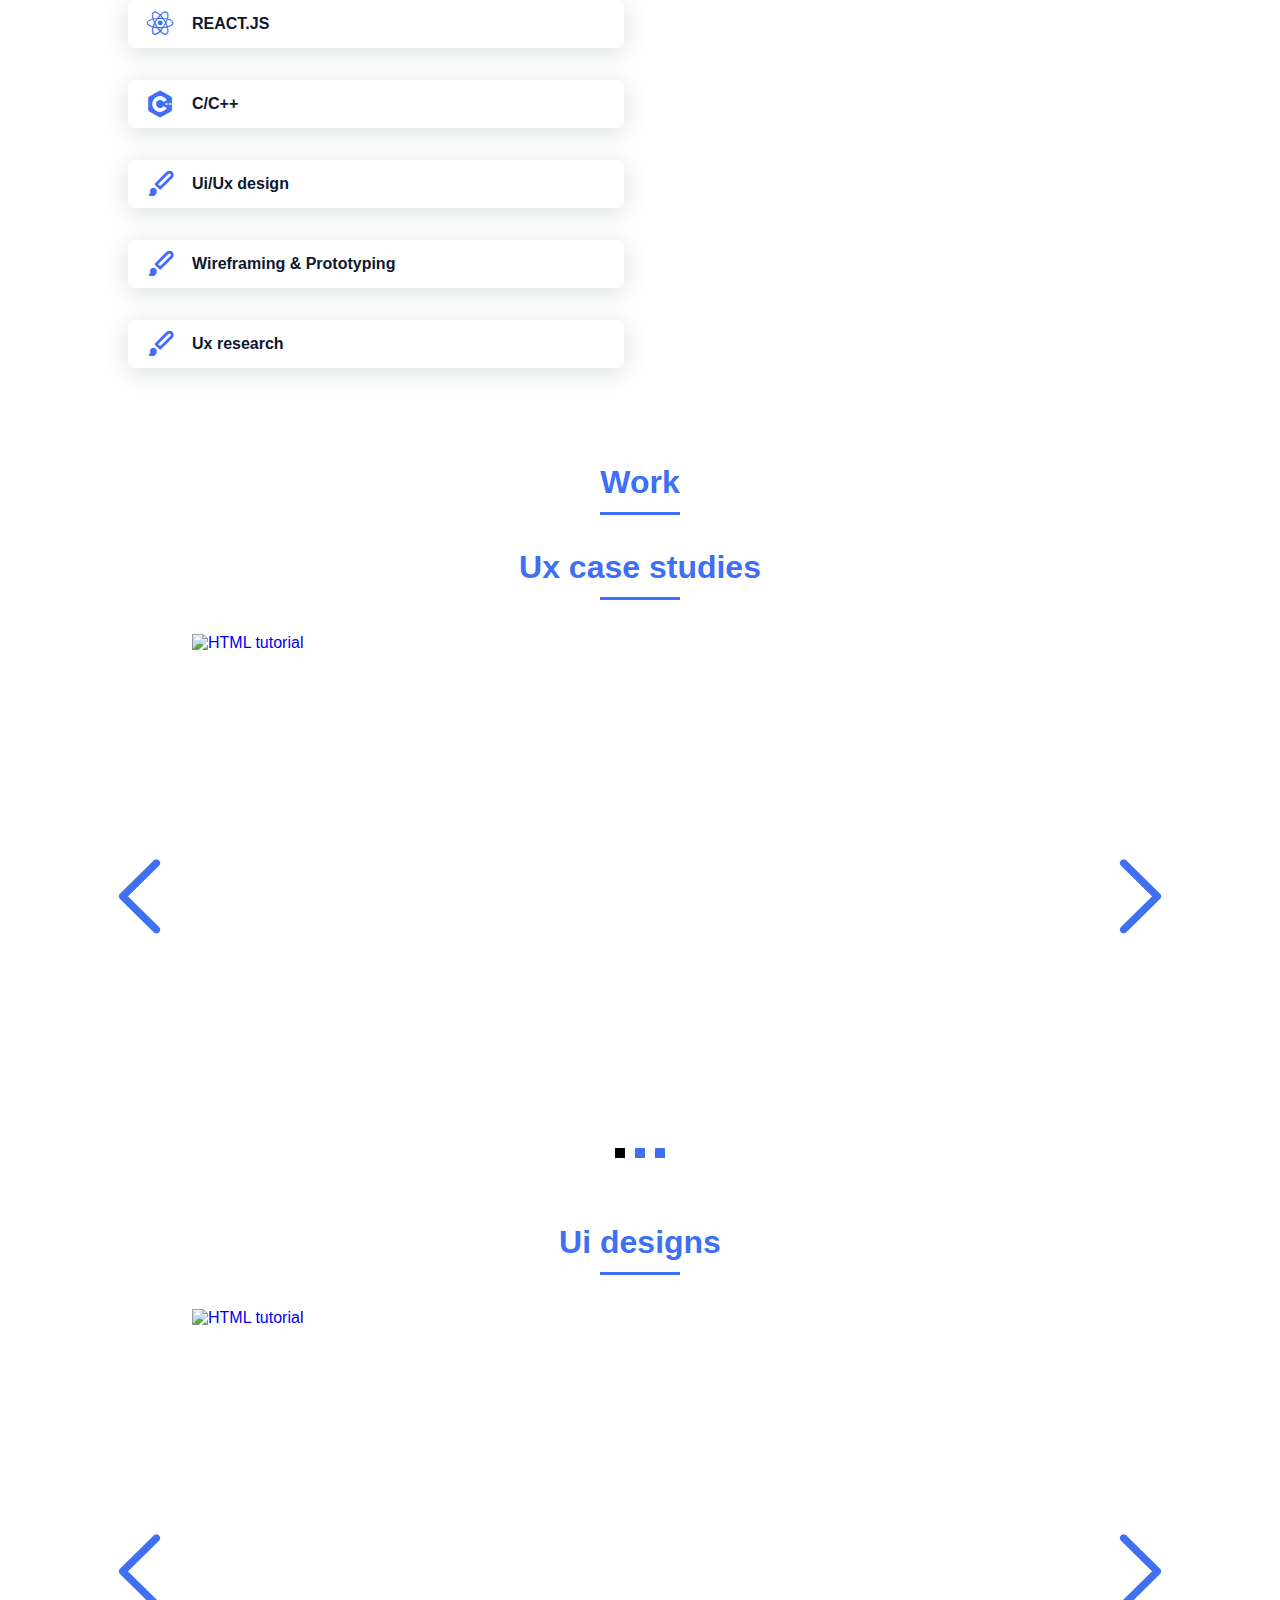
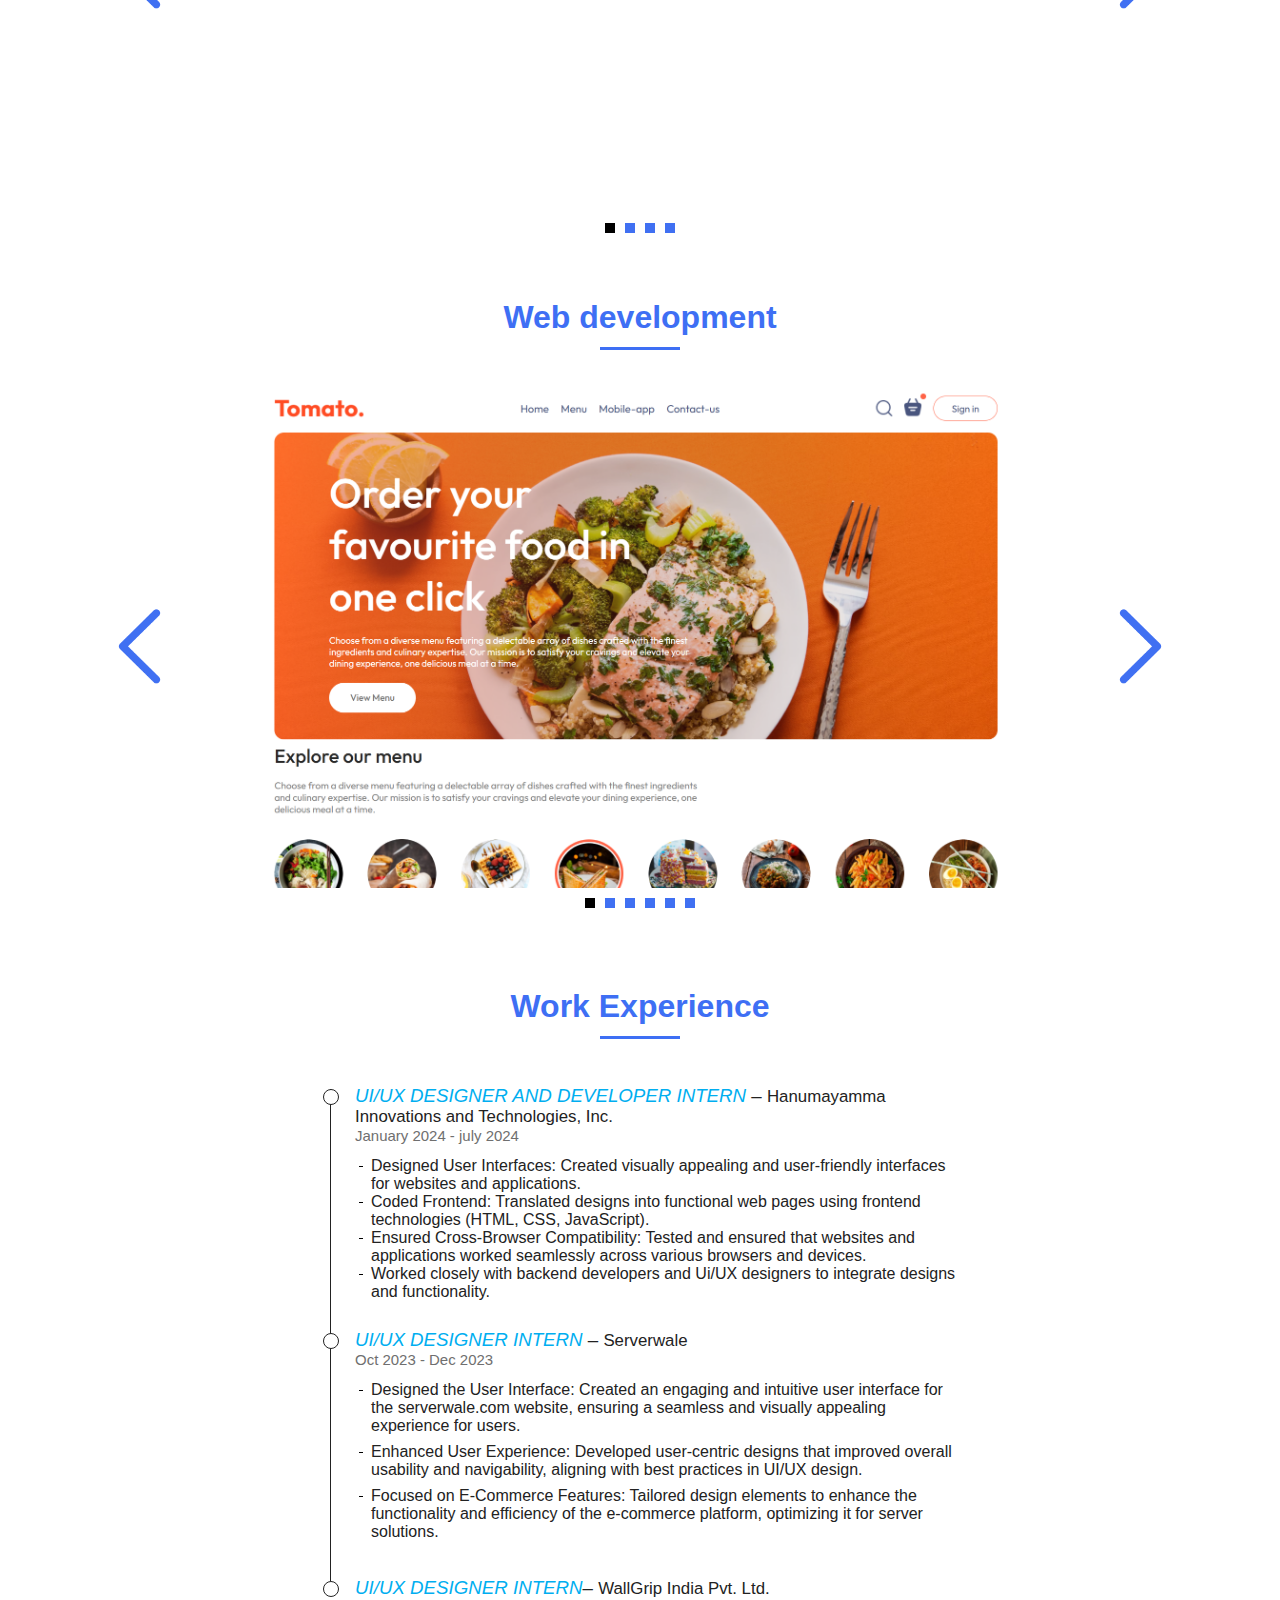
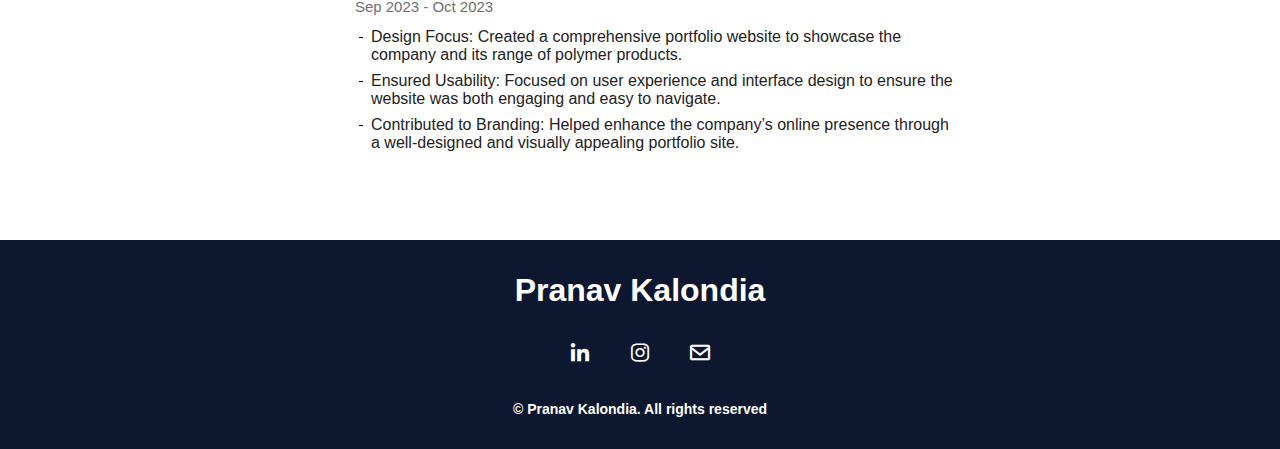
==== commit 5831c84f: "Update index.html" ====
--- a/index.html
+++ b/index.html
@@ -260,9 +260,13 @@
   <main class="carousel-container">
     <div class="carousel">
       <div class="item active">
+        <a href="https://food-del-inky.vercel.app/" target="_blank"><img src="food.png" alt="HTML tutorial"></a>
+  
+  
+       
+      </div>
+          <div class="item">
         <a href="https://pranav-kalondia.github.io/squadsync/" target="_blank"><img src="squasync].png" alt="HTML tutorial"></a>
-  
-  
        
       </div>
       <div class="item">
@@ -292,8 +296,10 @@
   </main>
  
   <div class="phoneux">
+    <a href="https://food-del-inky.vercel.app/" ><img src="food.png" target="_blank"> </a>
   <a href="https://pranav-kalondia.github.io/squadsync/" ><img src="squasync].png" target="_blank"> </a>
   <a href="https://pranav-kalondia.github.io/studiowebsite.github.io/" ><img src="within the frame.png" target="_blank"> </a>
+   <a href="https://pranav-kalondia.github.io/To-Do-list/" target="_blank"><img src=" to-do list.png" alt="HTML tutorial"></a>
   <a href="https://pranav-kalondia.github.io/rock-paper-scissor-game/" ><img src="game.jpg" target="_blank"> </a>
   <a href="https://pranav-kalondia.github.io/weather_app/" ><img src="weather.jpg" target="_blank"> </a>
   </div>
